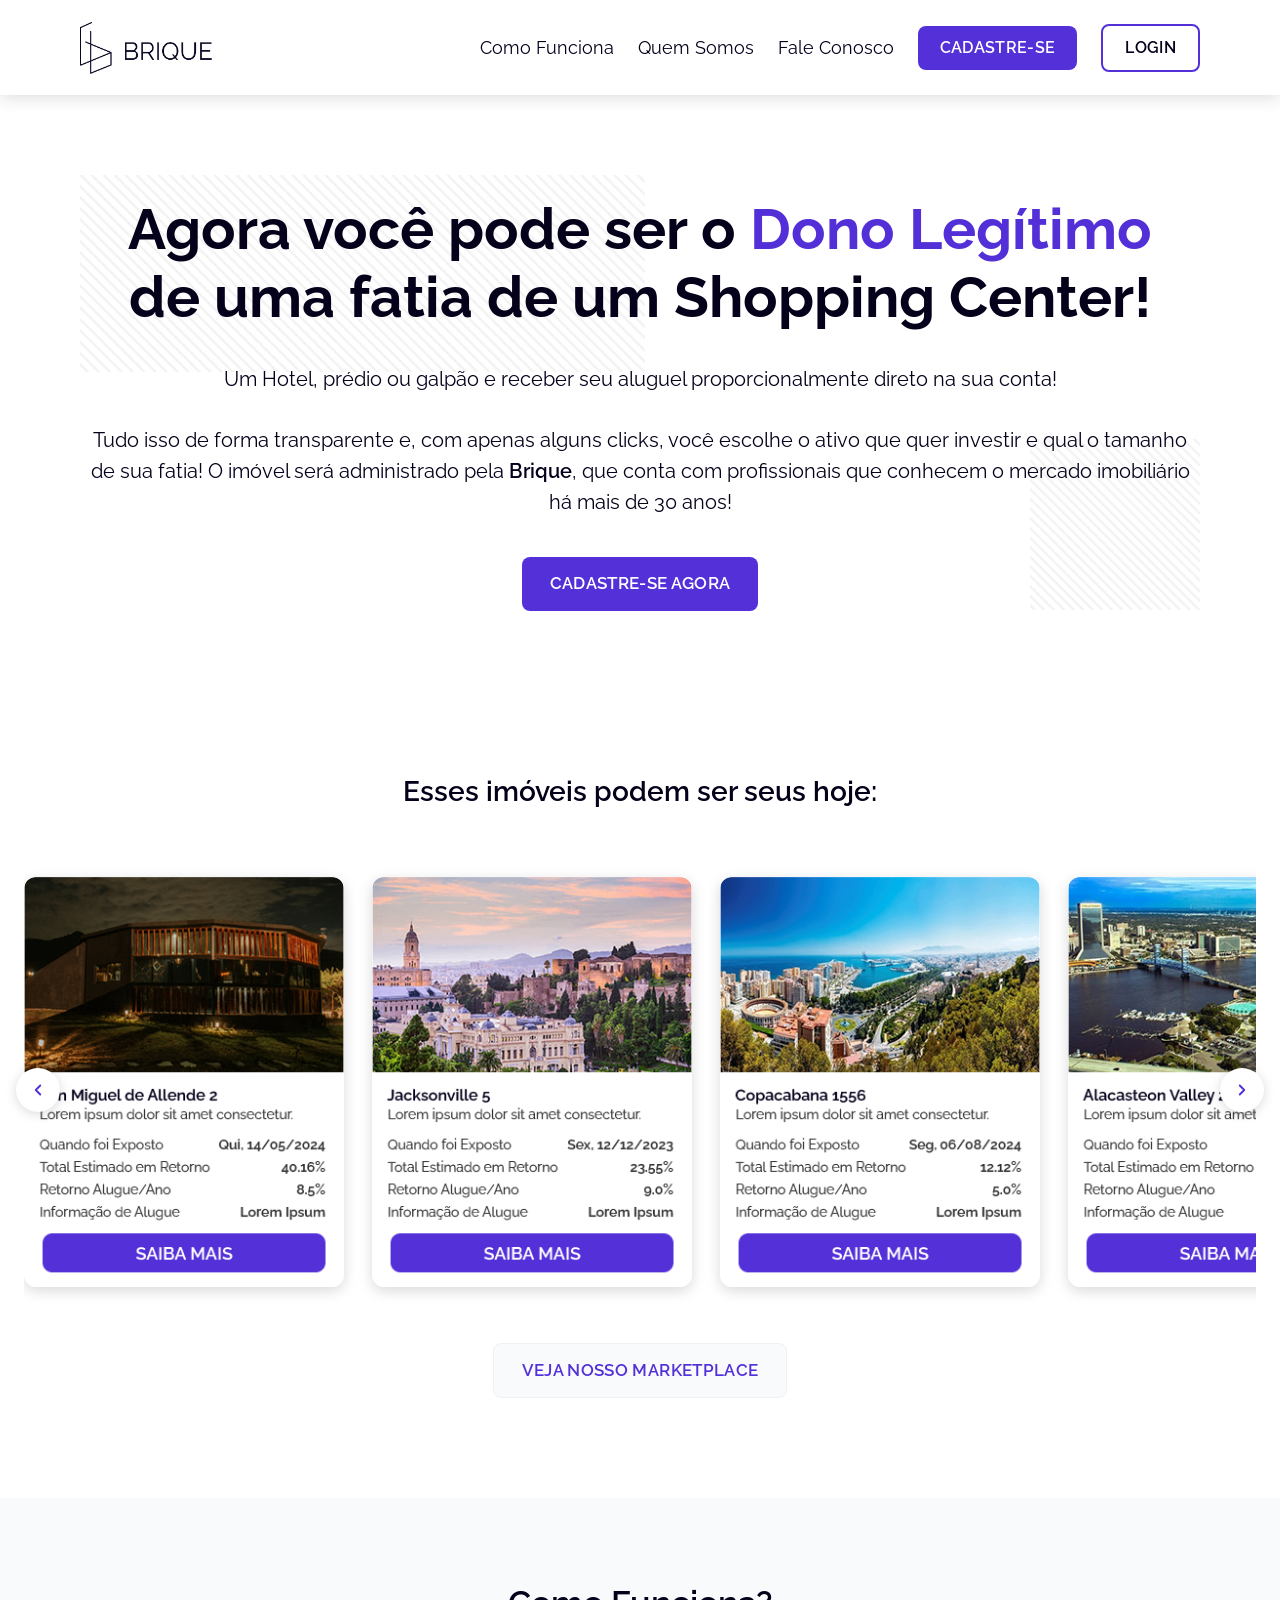
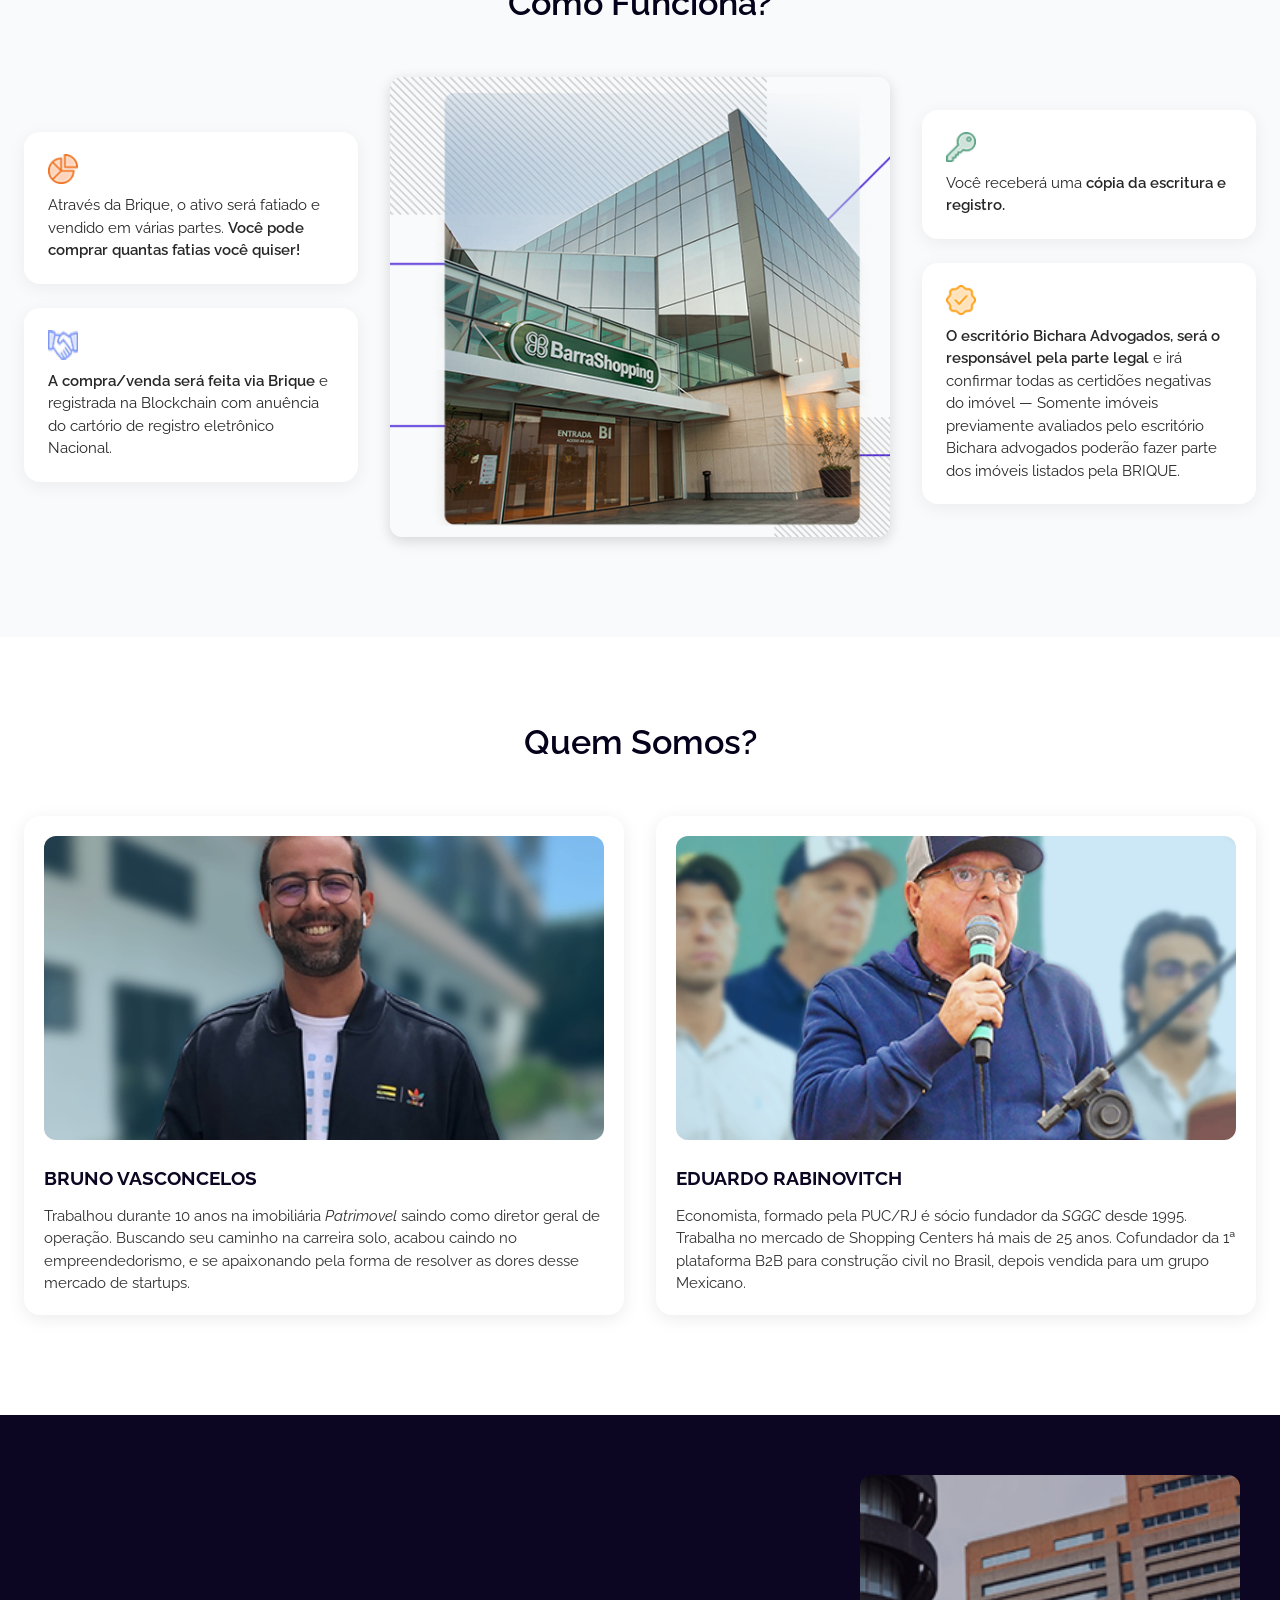
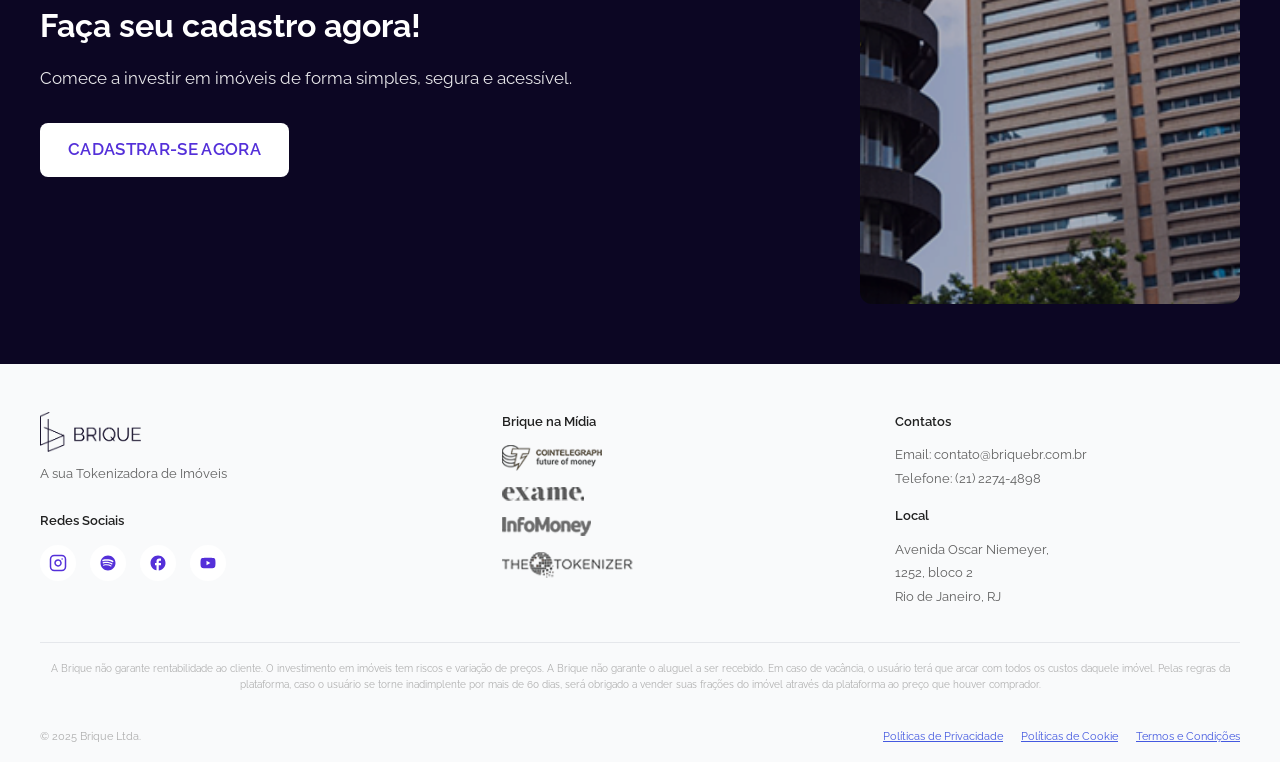
==== index.html @ dcb878fa "Initial commit — Brique site 5 páginas estáticas (HTML/CSS/JS puro) com: - Home: hero, carrossel de " ====
<!DOCTYPE html>
<html lang="pt-BR">
<head>
  <meta charset="UTF-8">
  <meta name="viewport" content="width=device-width, initial-scale=1.0">
  <title>Brique — A sua Tokenizadora de Imóveis</title>
  <meta name="description" content="A Brique é uma plataforma inovadora que transforma a maneira como você investe em imóveis. Seja dono de uma fatia de um Shopping Center, Hotel ou prédio e receba seu aluguel proporcionalmente.">
  <link rel="preconnect" href="https://fonts.googleapis.com">
  <link rel="preconnect" href="https://fonts.gstatic.com" crossorigin>
  <link href="https://fonts.googleapis.com/css2?family=Raleway:ital,wght@0,400;0,500;0,600;0,700;1,400&display=swap" rel="stylesheet">
  <link rel="stylesheet" href="css/style.css">
  <link rel="icon" type="image/png" href="assets/logos/brique.png">
</head>
<body>

  <!-- ============== HEADER (injetado por partials.js) ============== -->
  <div id="site-header"></div>

  <main>

    <!-- ============== S1 — HERO ============== -->
    <section class="hero">
      <div class="hero__inner">
        <h1 class="hero__title">
          Agora você pode ser o <em>Dono Legítimo</em><br>
          de uma fatia de um Shopping Center!
        </h1>
        <p class="hero__subtitle">
          Um Hotel, prédio ou galpão e receber seu aluguel proporcionalmente direto na sua conta!<br><br>
          Tudo isso de forma transparente e, com apenas alguns clicks, você escolhe o ativo que quer investir
          e qual o tamanho de sua fatia! O imóvel será administrado pela <strong>Brique</strong>, que conta com
          profissionais que conhecem o mercado imobiliário há mais de 30 anos!
        </p>
        <a href="#cadastro" class="btn btn-primary">Cadastre-se Agora</a>
      </div>
    </section>

    <!-- ============== S2 — CARROSSEL IMÓVEIS ============== -->
    <section class="section-carrossel">
      <div class="container-wide">
        <h2 class="section-carrossel__title">Esses imóveis podem ser seus hoje:</h2>

        <div class="carrossel">
          <button class="carrossel__btn carrossel__btn--prev" aria-label="Anterior" data-carrossel-prev>
            <svg viewBox="0 0 24 24" fill="none" stroke="currentColor" stroke-width="2.5" stroke-linecap="round" stroke-linejoin="round"><polyline points="15 18 9 12 15 6"></polyline></svg>
          </button>

          <div class="carrossel__viewport" data-carrossel-viewport>
            <div class="carrossel__track">
              <article class="carrossel__item"><img src="assets/images/imovel-1.png" alt="Imóvel 1"></article>
              <article class="carrossel__item"><img src="assets/images/imovel-2.png" alt="Imóvel 2"></article>
              <article class="carrossel__item"><img src="assets/images/imovel-3.png" alt="Imóvel 3"></article>
              <article class="carrossel__item"><img src="assets/images/imovel-4.png" alt="Imóvel 4"></article>
              <article class="carrossel__item"><img src="assets/images/imovel-5.png" alt="Imóvel 5"></article>
            </div>
          </div>

          <button class="carrossel__btn carrossel__btn--next" aria-label="Próximo" data-carrossel-next>
            <svg viewBox="0 0 24 24" fill="none" stroke="currentColor" stroke-width="2.5" stroke-linecap="round" stroke-linejoin="round"><polyline points="9 18 15 12 9 6"></polyline></svg>
          </button>
        </div>

        <div class="carrossel__cta">
          <a href="#marketplace" class="btn btn-outline">Veja nosso Marketplace</a>
        </div>
      </div>
    </section>

    <!-- ============== S3 — COMO FUNCIONA ============== -->
    <section class="section-how">
      <div class="container">
        <h2 class="section-title">Como Funciona?</h2>

        <div class="how__grid">
          <div class="how__col">
            <div class="how__card">
              <img class="how__card__icon" src="assets/icons/ico1.png" alt="">
              <p>
                Através da Brique, o ativo será fatiado e vendido em várias partes.
                <strong>Você pode comprar quantas fatias você quiser!</strong>
              </p>
            </div>
            <div class="how__card">
              <img class="how__card__icon" src="assets/icons/ico2.png" alt="">
              <p>
                <strong>A compra/venda será feita via Brique</strong> e registrada na Blockchain
                com anuência do cartório de registro eletrônico Nacional.
              </p>
            </div>
          </div>

          <div class="how__photo">
            <img src="assets/images/bradesco.png" alt="Imóvel Brique">
          </div>

          <div class="how__col">
            <div class="how__card">
              <img class="how__card__icon" src="assets/icons/ico3.png" alt="">
              <p>Você receberá uma <strong>cópia da escritura e registro.</strong></p>
            </div>
            <div class="how__card">
              <img class="how__card__icon" src="assets/icons/ico4.png" alt="">
              <p>
                <strong>O escritório Bichara Advogados, será o responsável pela parte legal</strong>
                e irá confirmar todas as certidões negativas do imóvel — Somente imóveis previamente
                avaliados pelo escritório Bichara advogados poderão fazer parte dos imóveis listados pela BRIQUE.
              </p>
            </div>
          </div>
        </div>
      </div>
    </section>

    <!-- ============== S4 — QUEM SOMOS ============== -->
    <section class="section-who">
      <div class="container">
        <h2 class="section-title">Quem Somos?</h2>

        <div class="who__grid">
          <article class="who__card">
            <div class="who__photo">
              <img src="assets/images/bruno.png" alt="Bruno Vasconcelos">
            </div>
            <h3 class="who__name">Bruno Vasconcelos</h3>
            <p class="who__bio">
              Trabalhou durante 10 anos na imobiliária <em>Patrimovel</em> saindo como diretor geral de operação.
              Buscando seu caminho na carreira solo, acabou caindo no empreendedorismo, e se apaixonando pela
              forma de resolver as dores desse mercado de startups.
            </p>
          </article>

          <article class="who__card">
            <div class="who__photo">
              <img src="assets/images/eduardo.png" alt="Eduardo Rabinovitch">
            </div>
            <h3 class="who__name">Eduardo Rabinovitch</h3>
            <p class="who__bio">
              Economista, formado pela PUC/RJ é sócio fundador da <em>SGGC</em> desde 1995. Trabalha no mercado
              de Shopping Centers há mais de 25 anos. Cofundador da 1ª plataforma B2B para construção civil no
              Brasil, depois vendida para um grupo Mexicano.
            </p>
          </article>
        </div>
      </div>
    </section>

    <!-- ============== S5 — CTA CADASTRAR ============== -->
    <section class="section-cta" id="cadastro">
      <div class="cta__inner">
        <div>
          <h2 class="cta__title">Faça seu cadastro agora!</h2>
          <p class="cta__text">Comece a investir em imóveis de forma simples, segura e acessível.</p>
          <a href="#" class="btn btn-primary">Cadastrar-se Agora</a>
        </div>
        <div class="cta__photo">
          <img src="assets/images/predios.png" alt="">
        </div>
      </div>
    </section>

  </main>

  <!-- ============== FOOTER (injetado por partials.js) ============== -->
  <div id="site-footer"></div>

  <script src="js/partials.js"></script>
  <script src="js/main.js" defer></script>
  <script type="module" src="js/lead-modal.js"></script>
</body>
</html>
---- css/style.css ----
/* ============================================
   BRIQUE — Design Tokens
============================================ */
:root {
  /* Cores */
  --color-primary: #5430D9;
  --color-primary-alt: #532FD8;
  --color-primary-light: #6B4FE8;
  --color-dark: #05011C;
  --color-dark-2: #0c0623;
  --color-dark-3: #05011B;
  --color-text: #272727;
  --color-text-2: #303030;
  --color-muted: #606060;
  --color-muted-2: #aeaeae;
  --color-bg: #ffffff;
  --color-bg-alt: #f9fafb;
  --color-border: #f0f1f4;

  /* Tipografia */
  --font-sans: 'Raleway', system-ui, -apple-system, sans-serif;

  /* Layout */
  --container: 1280px;
  --container-wide: 1432px;
  --radius: 8px;
  --shadow-card: 0 4px 14px rgba(0, 0, 0, 0.15);
  --shadow-header: 0 0 18px rgba(0, 0, 0, 0.18);
}

/* ============================================
   Reset
============================================ */
*, *::before, *::after { box-sizing: border-box; }
* { margin: 0; padding: 0; }

html { scroll-behavior: smooth; }

body {
  font-family: var(--font-sans);
  font-size: 16px;
  line-height: 1.5;
  color: var(--color-text);
  background: var(--color-bg);
  -webkit-font-smoothing: antialiased;
  -moz-osx-font-smoothing: grayscale;
}

img { max-width: 100%; display: block; height: auto; }
a { color: inherit; text-decoration: none; }
button { font-family: inherit; cursor: pointer; border: 0; background: 0; }
ul, ol { list-style: none; }

/* ============================================
   Utilities
============================================ */
.container {
  max-width: var(--container);
  margin: 0 auto;
  padding: 0 24px;
}
.container-wide {
  max-width: var(--container-wide);
  margin: 0 auto;
  padding: 0 24px;
}

.section-title {
  font-size: clamp(28px, 3vw, 34px);
  font-weight: 600;
  color: var(--color-dark-3);
  text-align: center;
  margin-bottom: 48px;
}

.btn {
  display: inline-flex;
  align-items: center;
  justify-content: center;
  padding: 14px 28px;
  border-radius: var(--radius);
  font-weight: 600;
  font-size: 17px;
  text-transform: uppercase;
  letter-spacing: 0.02em;
  transition: transform 0.15s ease, box-shadow 0.15s ease, background 0.15s ease;
  white-space: nowrap;
}
.btn:hover { transform: translateY(-1px); box-shadow: 0 6px 16px rgba(84, 48, 217, 0.25); }
.btn:active { transform: translateY(0); }

.btn-primary {
  background: var(--color-primary);
  color: #fff;
}
.btn-primary:hover { background: var(--color-primary-light); }

.btn-outline {
  background: transparent;
  color: var(--color-primary);
  border: 1.5px solid var(--color-border);
  background: var(--color-bg-alt);
}
.btn-outline:hover { border-color: var(--color-primary); }

.btn-outline-dark {
  background: transparent;
  color: var(--color-dark);
  border: 2px solid var(--color-primary);
}

/* ============================================
   Header
============================================ */
.site-header {
  position: sticky;
  top: 0;
  z-index: 50;
  background: #fff;
  box-shadow: var(--shadow-header);
}
.site-header__inner {
  max-width: 1600px;
  margin: 0 auto;
  display: flex;
  align-items: center;
  justify-content: space-between;
  padding: 16px 80px;
  height: 95px;
}
.site-header__logo img {
  height: 52px;
  width: auto;
}
.site-nav {
  display: flex;
  align-items: center;
  gap: 24px;
}
.site-nav__link {
  font-size: 18px;
  color: var(--color-dark);
  transition: color 0.15s ease;
}
.site-nav__link:hover { color: var(--color-primary); }
.site-nav__link.is-active { color: var(--color-primary); font-weight: 600; }
.site-nav .btn { padding: 10px 22px; font-size: 16px; }

.site-header__burger {
  display: none;
  background: none;
  border: 0;
  cursor: pointer;
  padding: 8px;
}
.site-header__burger span {
  display: block;
  width: 26px;
  height: 2px;
  background: var(--color-dark);
  margin: 5px 0;
  transition: transform 0.2s ease, opacity 0.2s ease;
}
.site-header__burger.is-open span:nth-child(1) { transform: translateY(7px) rotate(45deg); }
.site-header__burger.is-open span:nth-child(2) { opacity: 0; }
.site-header__burger.is-open span:nth-child(3) { transform: translateY(-7px) rotate(-45deg); }

@media (max-width: 1024px) {
  .site-header__inner { padding: 12px 24px; height: 72px; }
  .site-header__logo img { height: 40px; }
  .site-header__burger { display: block; }
  .site-nav {
    position: absolute;
    top: 72px;
    left: 0;
    right: 0;
    background: #fff;
    flex-direction: column;
    padding: 24px;
    gap: 16px;
    box-shadow: 0 8px 18px rgba(0, 0, 0, 0.08);
    transform: translateY(-150%);
    transition: transform 0.25s ease;
  }
  .site-nav.is-open { transform: translateY(0); }
  .site-nav .btn { width: 100%; }
}

/* ============================================
   Hero — S1 Banner
============================================ */
.hero {
  position: relative;
  background: #fff;
  padding: 100px 24px 80px;
  overflow: hidden;
  text-align: center;
}
.hero::before {
  content: '';
  position: absolute;
  top: 80px; left: 80px;
  width: 567px; height: 197px;
  background: url('../assets/images/lines-large.png') no-repeat;
  background-size: contain;
  opacity: 0.3;
  pointer-events: none;
}
.hero::after {
  content: '';
  position: absolute;
  right: 80px; bottom: 80px;
  width: 170px; height: 172px;
  background: url('../assets/images/lines-small.png') no-repeat;
  background-size: contain;
  opacity: 0.3;
  pointer-events: none;
}
.hero__inner {
  position: relative;
  max-width: 1100px;
  margin: 0 auto;
  z-index: 1;
}
.hero__title {
  font-size: clamp(36px, 5vw, 57px);
  font-weight: 700;
  line-height: 1.2;
  color: var(--color-dark-3);
  margin-bottom: 32px;
}
.hero__title em {
  font-style: normal;
  color: var(--color-primary-alt);
}
.hero__subtitle {
  font-size: clamp(16px, 1.6vw, 23px);
  color: var(--color-dark-3);
  line-height: 1.5;
  margin-bottom: 40px;
}
.hero__subtitle strong { font-weight: 600; }

/* ============================================
   S2 — Carrossel de Imóveis
============================================ */
.section-carrossel {
  padding: 80px 0 100px;
  background: #fff;
}
.section-carrossel__title {
  font-size: clamp(22px, 2.5vw, 28px);
  font-weight: 600;
  color: var(--color-dark-3);
  text-align: center;
  margin-bottom: 48px;
}
.carrossel {
  position: relative;
}
.carrossel__viewport {
  overflow: hidden;
  scroll-behavior: smooth;
  scroll-snap-type: x mandatory;
  padding: 16px 8px 32px;
}
.carrossel__track {
  display: flex;
  gap: 28px;
  scroll-behavior: smooth;
}
.carrossel__item {
  flex: 0 0 320px;
  scroll-snap-align: start;
  border-radius: 12px;
  overflow: hidden;
  box-shadow: var(--shadow-card);
  transition: transform 0.2s ease;
}
.carrossel__item:hover { transform: translateY(-4px); }
.carrossel__item img {
  width: 100%;
  height: auto;
  display: block;
}
.carrossel__btn {
  position: absolute;
  top: 50%;
  transform: translateY(-50%);
  width: 44px;
  height: 44px;
  border-radius: 50%;
  background: #fff;
  color: var(--color-primary);
  box-shadow: 0 2px 12px rgba(0, 0, 0, 0.15);
  display: grid;
  place-items: center;
  z-index: 5;
  transition: background 0.15s ease, color 0.15s ease;
}
.carrossel__btn:hover { background: var(--color-primary); color: #fff; }
.carrossel__btn--prev { left: -8px; }
.carrossel__btn--next { right: -8px; }
.carrossel__btn svg { width: 18px; height: 18px; }
.carrossel__cta { text-align: center; margin-top: 24px; }

@media (max-width: 640px) {
  .carrossel__item { flex: 0 0 80%; }
}

/* ============================================
   S3 — Como Funciona
============================================ */
.section-how {
  position: relative;
  padding: 80px 0 100px;
  background: var(--color-bg-alt);
  overflow: hidden;
}
.how__grid {
  display: grid;
  grid-template-columns: 1fr 1.5fr 1fr;
  gap: 32px;
  align-items: center;
  margin-top: 24px;
}
.how__col {
  display: flex;
  flex-direction: column;
  gap: 24px;
}
.how__card {
  background: #fff;
  border-radius: 16px;
  padding: 22px 24px;
  box-shadow: 0 4px 18px rgba(0, 0, 0, 0.06);
}
.how__card__icon {
  width: 30px;
  height: 30px;
  margin-bottom: 10px;
}
.how__card p {
  font-size: 15px;
  color: var(--color-text);
  line-height: 1.5;
}
.how__card p strong { font-weight: 600; }
.how__photo {
  border-radius: 12px;
  overflow: hidden;
  box-shadow: var(--shadow-card);
}
.how__photo img {
  width: 100%;
  height: 460px;
  object-fit: cover;
}

@media (max-width: 960px) {
  .how__grid { grid-template-columns: 1fr; }
  .how__photo img { height: 320px; }
}

/* ============================================
   S4 — Quem Somos
============================================ */
.section-who {
  padding: 80px 0 100px;
  background: #fff;
}
.who__grid {
  display: grid;
  grid-template-columns: 1fr 1fr;
  gap: 32px;
  margin-top: 24px;
}
.who__card {
  background: #fff;
  border-radius: 16px;
  padding: 20px;
  box-shadow: 0 4px 18px rgba(0, 0, 0, 0.08);
  transition: transform 0.2s ease;
}
.who__card:hover { transform: translateY(-4px); }
.who__photo {
  border-radius: 12px;
  overflow: hidden;
  margin-bottom: 24px;
}
.who__photo img {
  width: 100%;
  height: 304px;
  object-fit: cover;
}
.who__name {
  font-size: 19px;
  font-weight: 700;
  color: var(--color-dark-2);
  margin-bottom: 12px;
  text-transform: uppercase;
}
.who__bio {
  font-size: 15px;
  color: var(--color-text-2);
  line-height: 1.5;
}
.who__bio em { font-style: italic; }

@media (max-width: 768px) {
  .who__grid { grid-template-columns: 1fr; }
}

/* ============================================
   S5 — CTA Cadastrar
============================================ */
.section-cta {
  padding: 60px 24px;
  background: var(--color-dark-2);
  color: #fff;
  position: relative;
  overflow: hidden;
}
.cta__inner {
  max-width: 1200px;
  margin: 0 auto;
  display: grid;
  grid-template-columns: 1.2fr 1fr;
  gap: 40px;
  align-items: center;
  position: relative;
  z-index: 1;
}
.cta__title {
  font-size: clamp(26px, 3vw, 32px);
  font-weight: 700;
  margin-bottom: 16px;
}
.cta__text {
  font-size: 17px;
  margin-bottom: 32px;
  opacity: 0.9;
}
.cta__photo {
  border-radius: 12px;
  overflow: hidden;
  aspect-ratio: 449 / 507;
  max-width: 380px;
  justify-self: end;
}
.cta__photo img { width: 100%; height: 100%; object-fit: cover; }
.section-cta .btn-primary { background: #fff; color: var(--color-primary); }
.section-cta .btn-primary:hover { background: #f0f0f0; }

@media (max-width: 768px) {
  .cta__inner { grid-template-columns: 1fr; text-align: center; }
  .cta__photo { justify-self: center; max-width: 260px; }
}

/* ============================================
   Footer
============================================ */
.site-footer {
  background: var(--color-bg-alt);
  padding: 48px 24px 16px;
}
.footer__inner {
  max-width: 1200px;
  margin: 0 auto;
  display: grid;
  grid-template-columns: 1.2fr 1fr 1fr;
  gap: 48px;
  padding-bottom: 32px;
}
.footer__brand-logo {
  display: flex;
  align-items: center;
  gap: 12px;
  margin-bottom: 12px;
}
.footer__brand-logo img { height: 40px; width: auto; }
.footer__tagline {
  font-size: 13px;
  color: var(--color-muted);
  margin-bottom: 28px;
}
.footer__heading {
  font-size: 13px;
  font-weight: 600;
  color: #212121;
  margin-bottom: 14px;
}
.footer__social {
  display: flex;
  gap: 14px;
}
.footer__social a {
  width: 36px;
  height: 36px;
  border-radius: 50%;
  background: #fff;
  display: grid;
  place-items: center;
  color: var(--color-primary);
  transition: background 0.15s ease, color 0.15s ease;
}
.footer__social a:hover { background: var(--color-primary); color: #fff; }
.footer__social svg { width: 18px; height: 18px; }
.footer__media {
  display: grid;
  gap: 16px;
}
.footer__media img { max-height: 26px; width: auto; opacity: 0.8; }
.footer__contact p,
.footer__address p {
  font-size: 13px;
  color: var(--color-muted);
  margin-bottom: 4px;
}
.footer__address { margin-top: 18px; }

.footer__disclaimer {
  max-width: 1200px;
  margin: 0 auto;
  padding: 18px 0;
  border-top: 1px solid #e5e7eb;
}
.footer__disclaimer p {
  font-size: 10px;
  color: var(--color-muted-2);
  text-align: center;
  line-height: 1.6;
}
.footer__bottom {
  max-width: 1200px;
  margin: 0 auto;
  padding-top: 18px;
  display: flex;
  align-items: center;
  justify-content: space-between;
  gap: 24px;
}
.footer__copy {
  font-size: 11px;
  color: var(--color-muted-2);
}
.footer__legal {
  display: flex;
  gap: 18px;
}
.footer__legal a {
  font-size: 11px;
  color: #4459e0;
  text-decoration: underline;
}

@media (max-width: 768px) {
  .footer__inner { grid-template-columns: 1fr; gap: 32px; }
  .footer__bottom { flex-direction: column; align-items: flex-start; }
}

/* ============================================
   Page Banner (páginas internas)
============================================ */
.page-banner {
  position: relative;
  padding: 120px 24px 100px;
  background: #fff;
  text-align: center;
  overflow: hidden;
}
.page-banner::before {
  content: '';
  position: absolute;
  top: 80px; left: 80px;
  width: 567px; height: 197px;
  background: url('../assets/images/lines-large.png') no-repeat;
  background-size: contain;
  opacity: 0.3;
  pointer-events: none;
}
.page-banner::after {
  content: '';
  position: absolute;
  right: 80px; bottom: 80px;
  width: 170px; height: 172px;
  background: url('../assets/images/lines-small.png') no-repeat;
  background-size: contain;
  opacity: 0.3;
  pointer-events: none;
}
.page-banner__inner {
  position: relative;
  max-width: 1100px;
  margin: 0 auto;
  z-index: 1;
}
.page-banner__eyebrow {
  font-size: clamp(16px, 1.4vw, 18px);
  color: var(--color-primary);
  font-weight: 600;
  margin-bottom: 12px;
}
.page-banner__title {
  font-size: clamp(36px, 5vw, 57px);
  font-weight: 700;
  line-height: 1.2;
  color: var(--color-dark-3);
  margin-bottom: 24px;
}
.page-banner__title em {
  font-style: normal;
  color: var(--color-primary-alt);
}
.page-banner__subtitle {
  font-size: clamp(16px, 1.6vw, 20px);
  color: var(--color-text-2);
  line-height: 1.5;
  margin-bottom: 32px;
  max-width: 880px;
  margin-left: auto;
  margin-right: auto;
}

/* Variant with photo BG (Quem Somos) */
.page-banner--photo {
  color: #fff;
  background-image: linear-gradient(rgba(5, 1, 28, 0.65), rgba(5, 1, 28, 0.8)), url('../assets/images/nyc.png');
  background-size: cover;
  background-position: center;
}
.page-banner--photo .page-banner__title,
.page-banner--photo .page-banner__subtitle { color: #fff; }
.page-banner--photo .page-banner__title em { color: #b89dff; }

/* ============================================
   Section: Parceiros (Quem Somos)
============================================ */
.section-parceiros {
  padding: 80px 24px;
  background: var(--color-bg-alt);
}
.parceiros__box {
  max-width: 1200px;
  margin: 0 auto;
  background: #fff;
  border-radius: 16px;
  padding: 56px 48px;
  box-shadow: 0 4px 18px rgba(0, 0, 0, 0.06);
}
.parceiros__grid {
  display: flex;
  flex-wrap: wrap;
  align-items: center;
  justify-content: space-evenly;
  gap: 40px;
}
.parceiros__grid img {
  max-height: 80px;
  width: auto;
  filter: grayscale(0%);
  opacity: 0.85;
  transition: opacity 0.15s ease;
}
.parceiros__grid img:hover { opacity: 1; }

/* ============================================
   Section: Disclaimers (Quem Somos)
============================================ */
.section-disclaimers {
  padding: 80px 24px;
  background: #fff;
}
.disclaimers__box {
  max-width: 1040px;
  margin: 0 auto;
}
.disclaimers__box p {
  font-size: 14px;
  color: var(--color-muted);
  line-height: 1.7;
  margin-bottom: 16px;
}

/* ============================================
   Section: Como Funciona (Timeline)
============================================ */
.section-timeline {
  padding: 80px 24px 60px;
  background: #fff;
}
.timeline {
  max-width: 1012px;
  margin: 0 auto;
  position: relative;
}
.timeline::before {
  content: '';
  position: absolute;
  top: 0;
  bottom: 0;
  left: 50%;
  transform: translateX(-50%);
  width: 2px;
  background: linear-gradient(to bottom, var(--color-primary) 0%, var(--color-primary) 95%, transparent 100%);
  z-index: 0;
}
.timeline__step {
  display: grid;
  grid-template-columns: 1fr 60px 1fr;
  gap: 32px;
  align-items: center;
  margin-bottom: 56px;
  position: relative;
}
.timeline__step:last-child { margin-bottom: 0; }
.timeline__icon {
  display: flex;
  justify-content: center;
  align-items: center;
}
.timeline__icon img {
  width: 130px;
  height: 130px;
  object-fit: contain;
}
.timeline__center {
  display: flex;
  justify-content: center;
  align-items: flex-start;
  position: relative;
  z-index: 1;
}
.timeline__num {
  width: 56px;
  height: 56px;
  border-radius: 50%;
  background: var(--color-primary);
  color: #fff;
  display: grid;
  place-items: center;
  font-size: 24px;
  font-weight: 700;
  flex-shrink: 0;
}
.timeline__text {
  padding: 8px 0;
}
.timeline__text h3 {
  font-size: 24px;
  font-weight: 700;
  color: var(--color-dark-3);
  margin-bottom: 12px;
  line-height: 1.25;
}
.timeline__text p {
  font-size: 15px;
  color: var(--color-text);
  line-height: 1.6;
}
/* Alternating layout */
.timeline__step--right .timeline__icon { order: 3; }
.timeline__step--right .timeline__text { order: 1; text-align: right; }
.timeline__step--right .timeline__center { order: 2; }

@media (max-width: 768px) {
  .timeline::before { left: 28px; }
  .timeline__step {
    grid-template-columns: 56px 1fr;
    grid-template-areas: "num icon" "num text";
    gap: 16px 20px;
  }
  .timeline__icon { grid-area: icon; justify-content: flex-start; }
  .timeline__icon img { width: 72px; height: 72px; }
  .timeline__center { grid-area: num; justify-content: flex-start; }
  .timeline__text { grid-area: text; text-align: left !important; }
  .timeline__step--right .timeline__icon,
  .timeline__step--right .timeline__text,
  .timeline__step--right .timeline__center { order: unset; }
  .timeline__text h3 { font-size: 20px; }
}

/* ============================================
   Section: Benefícios (Como Funciona)
============================================ */
.section-benefits {
  padding: 60px 24px 100px;
  background: #fff;
}
.benefits__grid {
  max-width: 800px;
  margin: 0 auto;
  display: grid;
  grid-template-columns: 1fr 1fr;
  gap: 48px;
}
.benefit {
  text-align: center;
}
.benefit__icon {
  width: 100px;
  height: 100px;
  margin: 0 auto 24px;
  display: grid;
  place-items: center;
}
.benefit__icon img { width: 100%; height: 100%; object-fit: contain; }
.benefit h3 {
  font-size: 20px;
  font-weight: 700;
  color: var(--color-dark-3);
  margin-bottom: 12px;
  line-height: 1.25;
}
.benefit p {
  font-size: 15px;
  color: var(--color-muted);
  line-height: 1.5;
}
@media (max-width: 640px) {
  .benefits__grid { grid-template-columns: 1fr; gap: 32px; }
}

/* ============================================
   Section: Contato
============================================ */
.contact-cards {
  display: flex;
  flex-direction: column;
  align-items: center;
  gap: 16px;
  margin-top: 16px;
}
.contact-card {
  display: inline-flex;
  align-items: center;
  gap: 16px;
  background: #fff;
  border: 1px solid var(--color-border);
  border-radius: 12px;
  padding: 16px 28px;
  min-width: 360px;
  box-shadow: 0 2px 10px rgba(0, 0, 0, 0.05);
  transition: transform 0.15s ease, box-shadow 0.15s ease;
}
.contact-card:hover { transform: translateY(-2px); box-shadow: 0 6px 14px rgba(0, 0, 0, 0.08); }
.contact-card__icon {
  width: 40px; height: 40px;
  border-radius: 50%;
  background: rgba(84, 48, 217, 0.1);
  color: var(--color-primary);
  display: grid;
  place-items: center;
  flex-shrink: 0;
}
.contact-card__icon svg { width: 20px; height: 20px; }
.contact-card span {
  font-size: 17px;
  color: var(--color-dark-3);
  font-weight: 500;
}

/* ============================================
   Section: FAQ
============================================ */
.section-faq {
  padding: 60px 24px 100px;
  background: #fff;
}
.faq {
  max-width: 760px;
  margin: 0 auto;
}
.faq__item {
  border-bottom: 1px solid var(--color-border);
}
.faq__trigger {
  width: 100%;
  display: flex;
  align-items: center;
  justify-content: space-between;
  gap: 16px;
  padding: 20px 8px;
  background: 0;
  border: 0;
  text-align: left;
  font-size: 17px;
  font-weight: 600;
  color: var(--color-dark-3);
  cursor: pointer;
  transition: color 0.15s ease;
}
.faq__trigger:hover { color: var(--color-primary); }
.faq__chevron {
  width: 16px;
  height: 16px;
  flex-shrink: 0;
  transition: transform 0.25s ease;
  color: var(--color-primary);
}
.faq__item.is-open .faq__chevron { transform: rotate(180deg); }
.faq__answer {
  max-height: 0;
  overflow: hidden;
  transition: max-height 0.3s ease, padding 0.3s ease;
}
.faq__item.is-open .faq__answer {
  max-height: 320px;
  padding-bottom: 20px;
}
.faq__answer p {
  font-size: 15px;
  color: var(--color-muted);
  line-height: 1.6;
  padding: 0 8px;
}

/* ============================================
   Lead Modal
============================================ */
.lead-modal[hidden] { display: none; }
.lead-modal {
  position: fixed;
  inset: 0;
  z-index: 100;
  display: grid;
  place-items: center;
  padding: 24px;
}
.lead-modal__backdrop {
  position: absolute;
  inset: 0;
  background: rgba(5, 1, 28, 0.7);
  backdrop-filter: blur(2px);
  animation: fadeIn 0.2s ease;
}
.lead-modal__panel {
  position: relative;
  background: #fff;
  border-radius: 16px;
  padding: 40px 32px 32px;
  width: 100%;
  max-width: 460px;
  box-shadow: 0 24px 48px rgba(0, 0, 0, 0.3);
  animation: slideUp 0.25s ease;
}
.lead-modal__close {
  position: absolute;
  top: 16px;
  right: 16px;
  width: 36px; height: 36px;
  border-radius: 50%;
  display: grid;
  place-items: center;
  color: var(--color-muted);
  transition: background 0.15s ease, color 0.15s ease;
}
.lead-modal__close:hover { background: var(--color-bg-alt); color: var(--color-dark-3); }
.lead-modal__close svg { width: 18px; height: 18px; }
.lead-modal__title {
  font-size: 26px;
  font-weight: 700;
  color: var(--color-dark-3);
  margin-bottom: 8px;
}
.lead-modal__subtitle {
  font-size: 15px;
  color: var(--color-muted);
  margin-bottom: 24px;
}

@keyframes fadeIn { from { opacity: 0; } to { opacity: 1; } }
@keyframes slideUp {
  from { opacity: 0; transform: translateY(12px); }
  to { opacity: 1; transform: translateY(0); }
}

/* ============================================
   Lead Form (modal + página contato)
============================================ */
.lead-form { display: flex; flex-direction: column; gap: 14px; }
.lead-form__field { display: flex; flex-direction: column; gap: 6px; }
.lead-form__field span {
  font-size: 13px;
  font-weight: 600;
  color: var(--color-dark-3);
}
.lead-form__field input,
.lead-form__field textarea {
  font-family: inherit;
  font-size: 15px;
  color: var(--color-dark-3);
  padding: 12px 14px;
  border: 1.5px solid var(--color-border);
  border-radius: 8px;
  background: #fff;
  transition: border-color 0.15s ease, box-shadow 0.15s ease;
  resize: vertical;
}
.lead-form__field input:focus,
.lead-form__field textarea:focus {
  outline: none;
  border-color: var(--color-primary);
  box-shadow: 0 0 0 3px rgba(84, 48, 217, 0.15);
}
.lead-form__submit {
  margin-top: 8px;
  align-self: stretch;
  width: 100%;
}
.lead-form__msg {
  font-size: 14px;
  text-align: center;
  margin-top: 4px;
  min-height: 20px;
}
.lead-form__msg.is-success { color: #16a34a; font-weight: 600; }
.lead-form__msg.is-error { color: #dc2626; font-weight: 500; }

/* ============================================
   Contact Form (página contato)
============================================ */
.contact-form-section {
  max-width: 540px;
  margin: 48px auto 0;
  background: #fff;
  padding: 32px;
  border-radius: 16px;
  box-shadow: 0 4px 18px rgba(0, 0, 0, 0.06);
}
.contact-form-section h3 {
  font-size: 22px;
  font-weight: 700;
  color: var(--color-dark-3);
  margin-bottom: 8px;
  text-align: center;
}
.contact-form-section > p {
  font-size: 14px;
  color: var(--color-muted);
  text-align: center;
  margin-bottom: 24px;
}
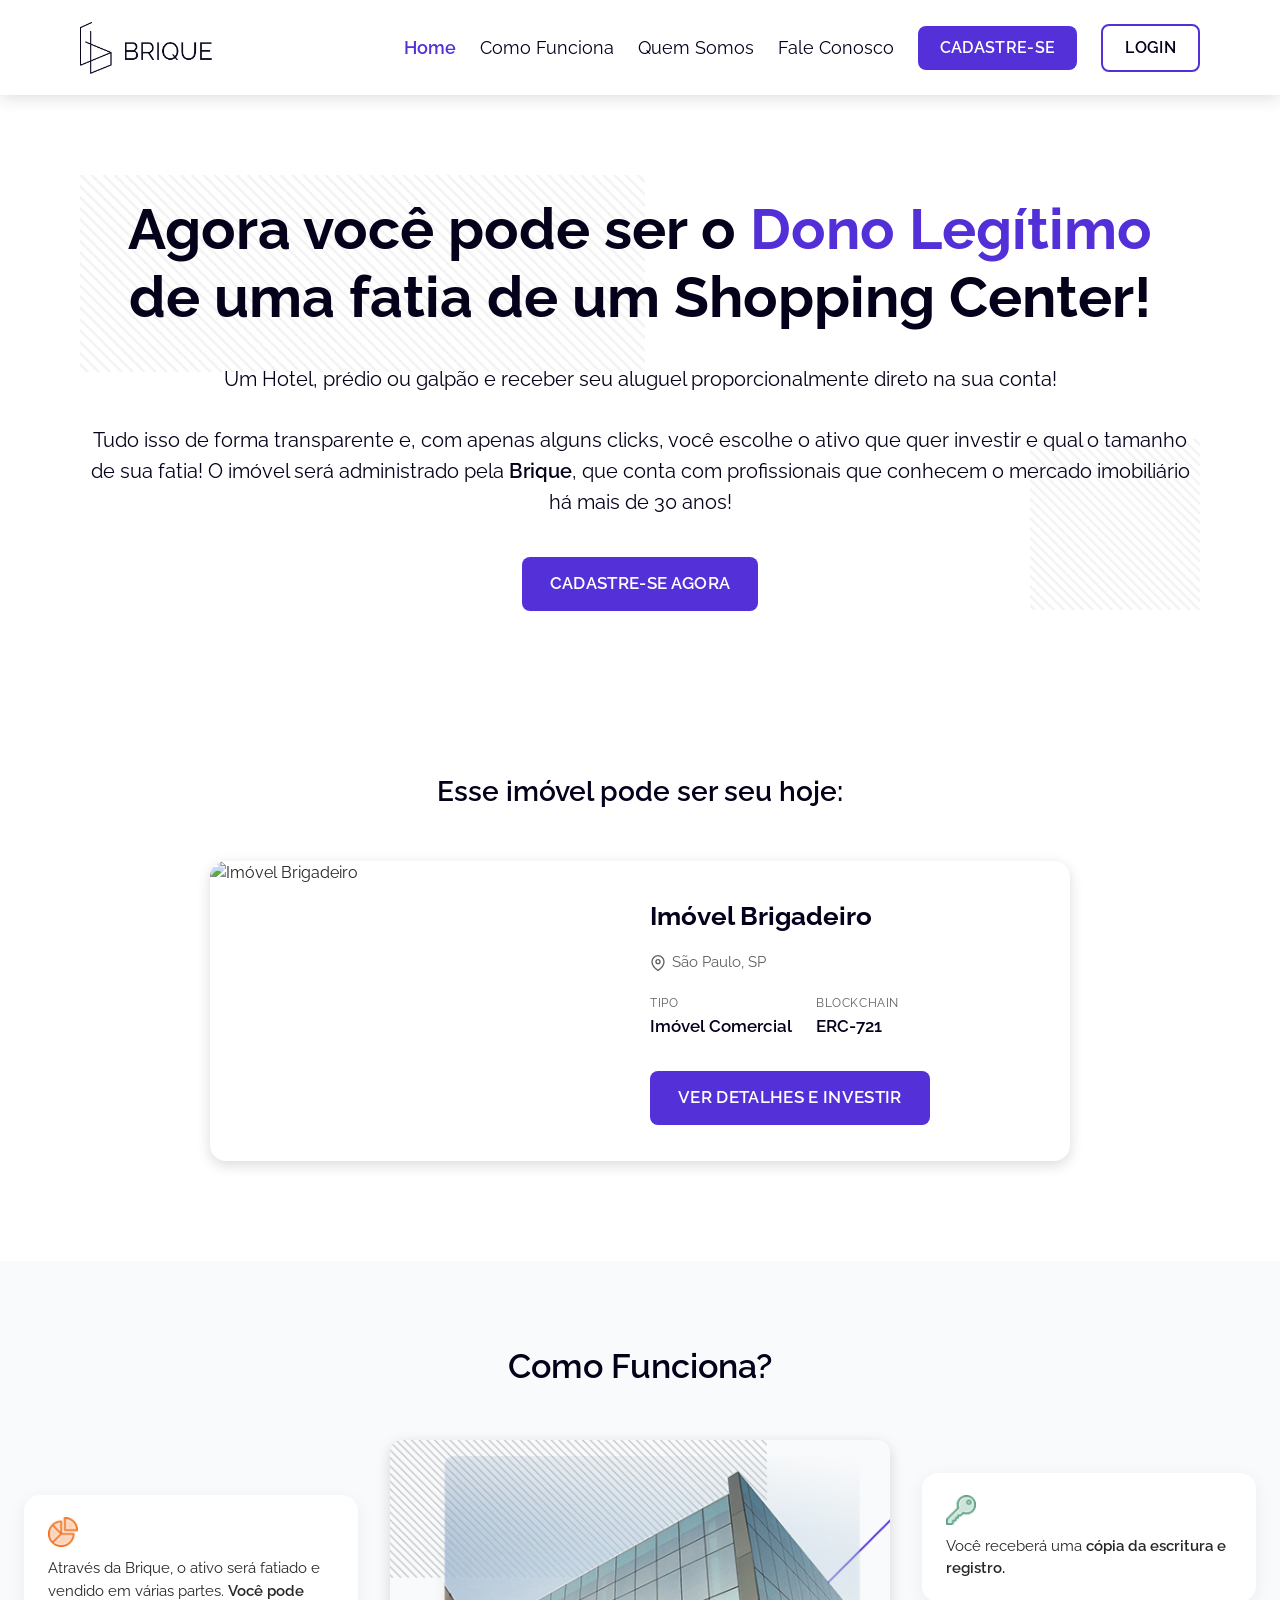
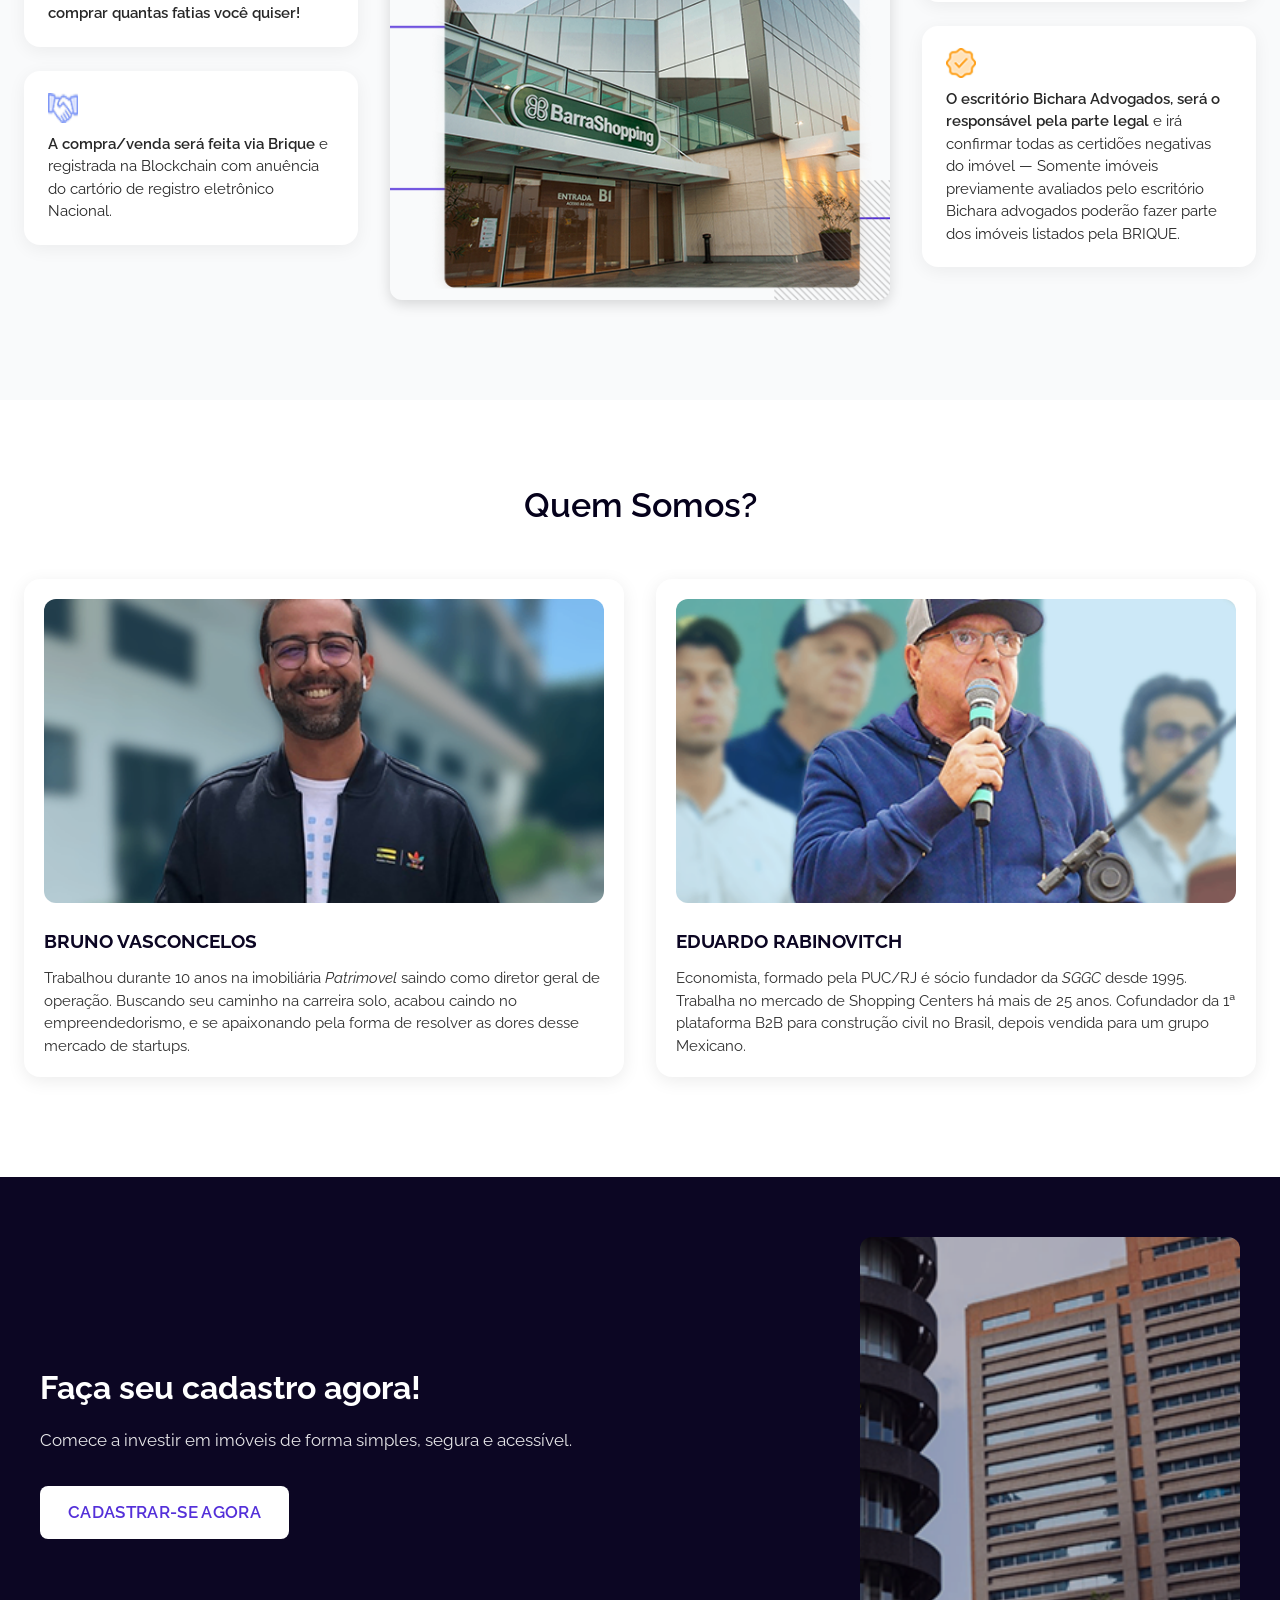
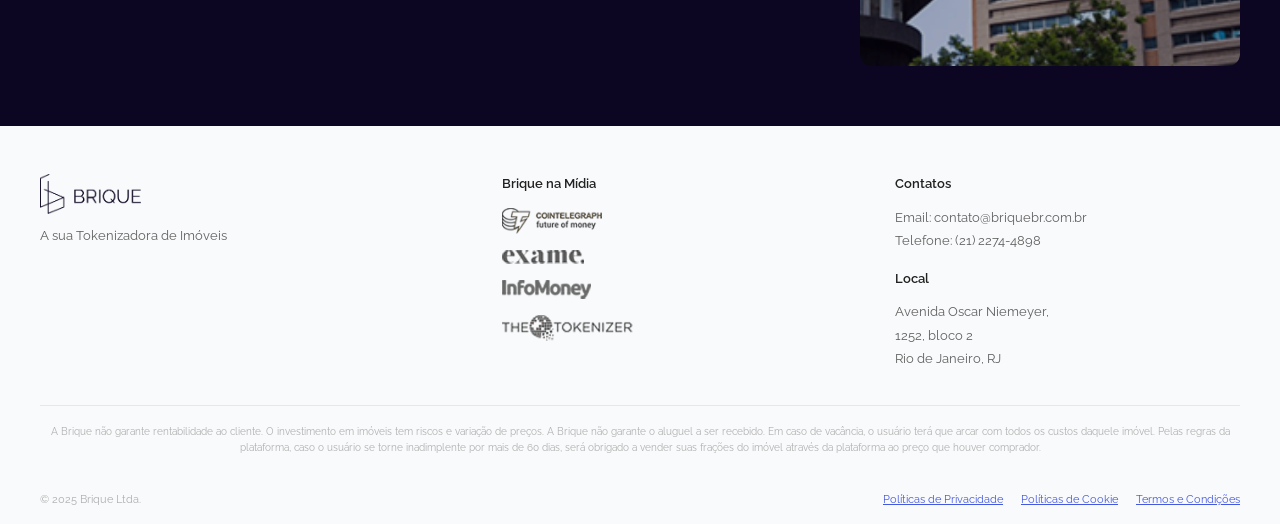
==== commit d4f670dd: "Update nav links, replace carousel with Brigadeiro property card - Login → app.briquebr.com.br/auth/" ====
--- a/index.html
+++ b/index.html
@@ -31,38 +31,41 @@
           e qual o tamanho de sua fatia! O imóvel será administrado pela <strong>Brique</strong>, que conta com
           profissionais que conhecem o mercado imobiliário há mais de 30 anos!
         </p>
-        <a href="#cadastro" class="btn btn-primary">Cadastre-se Agora</a>
+        <a href="https://app.briquebr.com.br/auth/signUp" class="btn btn-primary">Cadastre-se Agora</a>
       </div>
     </section>
 
-    <!-- ============== S2 — CARROSSEL IMÓVEIS ============== -->
+    <!-- ============== S2 — IMÓVEL DISPONÍVEL ============== -->
     <section class="section-carrossel">
       <div class="container-wide">
-        <h2 class="section-carrossel__title">Esses imóveis podem ser seus hoje:</h2>
+        <h2 class="section-carrossel__title">Esse imóvel pode ser seu hoje:</h2>
 
-        <div class="carrossel">
-          <button class="carrossel__btn carrossel__btn--prev" aria-label="Anterior" data-carrossel-prev>
-            <svg viewBox="0 0 24 24" fill="none" stroke="currentColor" stroke-width="2.5" stroke-linecap="round" stroke-linejoin="round"><polyline points="15 18 9 12 15 6"></polyline></svg>
-          </button>
-
-          <div class="carrossel__viewport" data-carrossel-viewport>
-            <div class="carrossel__track">
-              <article class="carrossel__item"><img src="assets/images/imovel-1.png" alt="Imóvel 1"></article>
-              <article class="carrossel__item"><img src="assets/images/imovel-2.png" alt="Imóvel 2"></article>
-              <article class="carrossel__item"><img src="assets/images/imovel-3.png" alt="Imóvel 3"></article>
-              <article class="carrossel__item"><img src="assets/images/imovel-4.png" alt="Imóvel 4"></article>
-              <article class="carrossel__item"><img src="assets/images/imovel-5.png" alt="Imóvel 5"></article>
+        <div class="imovel-card">
+          <div class="imovel-card__img">
+            <img src="assets/images/imovel-brigadeiro.png" alt="Imóvel Brigadeiro">
+          </div>
+          <div class="imovel-card__body">
+            <h3 class="imovel-card__name">Imóvel Brigadeiro</h3>
+            <p class="imovel-card__location">
+              <svg viewBox="0 0 24 24" fill="none" stroke="currentColor" stroke-width="2" stroke-linecap="round" stroke-linejoin="round" width="16" height="16"><path d="M21 10c0 7-9 13-9 13s-9-6-9-13a9 9 0 0 1 18 0z"/><circle cx="12" cy="10" r="3"/></svg>
+              São Paulo, SP
+            </p>
+            <div class="imovel-card__stats">
+              <div class="imovel-card__stat">
+                <span class="imovel-card__stat-label">Tipo</span>
+                <span class="imovel-card__stat-value">Imóvel Comercial</span>
+              </div>
+              <div class="imovel-card__stat">
+                <span class="imovel-card__stat-label">Blockchain</span>
+                <span class="imovel-card__stat-value">ERC-721</span>
+              </div>
             </div>
+            <a href="https://app.briquebr.com.br/item/imovel-brigadeiro" class="btn btn-primary imovel-card__cta">
+              Ver detalhes e investir
+            </a>
           </div>
-
-          <button class="carrossel__btn carrossel__btn--next" aria-label="Próximo" data-carrossel-next>
-            <svg viewBox="0 0 24 24" fill="none" stroke="currentColor" stroke-width="2.5" stroke-linecap="round" stroke-linejoin="round"><polyline points="9 18 15 12 9 6"></polyline></svg>
-          </button>
         </div>
 
-        <div class="carrossel__cta">
-          <a href="#marketplace" class="btn btn-outline">Veja nosso Marketplace</a>
-        </div>
       </div>
     </section>
 
@@ -150,7 +153,7 @@
         <div>
           <h2 class="cta__title">Faça seu cadastro agora!</h2>
           <p class="cta__text">Comece a investir em imóveis de forma simples, segura e acessível.</p>
-          <a href="#" class="btn btn-primary">Cadastrar-se Agora</a>
+          <a href="https://app.briquebr.com.br/auth/signUp" class="btn btn-primary">Cadastrar-se Agora</a>
         </div>
         <div class="cta__photo">
           <img src="assets/images/predios.png" alt="">
--- a/css/style.css
+++ b/css/style.css
@@ -309,6 +309,79 @@
 }
 
 /* ============================================
+   Imóvel Card (substitui carrossel)
+============================================ */
+.imovel-card {
+  display: flex;
+  gap: 40px;
+  background: #fff;
+  border-radius: 16px;
+  box-shadow: var(--shadow-card);
+  overflow: hidden;
+  max-width: 860px;
+  margin: 0 auto;
+}
+.imovel-card__img {
+  flex: 0 0 400px;
+  min-height: 300px;
+  overflow: hidden;
+}
+.imovel-card__img img {
+  width: 100%;
+  height: 100%;
+  object-fit: cover;
+}
+.imovel-card__body {
+  flex: 1;
+  padding: 36px 36px 36px 0;
+  display: flex;
+  flex-direction: column;
+  gap: 16px;
+}
+.imovel-card__name {
+  font-size: 1.6rem;
+  font-weight: 700;
+  color: var(--color-dark);
+}
+.imovel-card__location {
+  display: flex;
+  align-items: center;
+  gap: 6px;
+  color: var(--color-muted);
+  font-size: 0.95rem;
+}
+.imovel-card__stats {
+  display: flex;
+  gap: 24px;
+  margin-top: 4px;
+}
+.imovel-card__stat {
+  display: flex;
+  flex-direction: column;
+  gap: 2px;
+}
+.imovel-card__stat-label {
+  font-size: 0.75rem;
+  text-transform: uppercase;
+  letter-spacing: .05em;
+  color: var(--color-muted);
+}
+.imovel-card__stat-value {
+  font-size: 1.05rem;
+  font-weight: 600;
+  color: var(--color-dark);
+}
+.imovel-card__cta {
+  margin-top: auto;
+  align-self: flex-start;
+}
+@media (max-width: 700px) {
+  .imovel-card { flex-direction: column; }
+  .imovel-card__img { flex: 0 0 220px; }
+  .imovel-card__body { padding: 24px; }
+}
+
+/* ============================================
    S3 — Como Funciona
 ============================================ */
 .section-how {
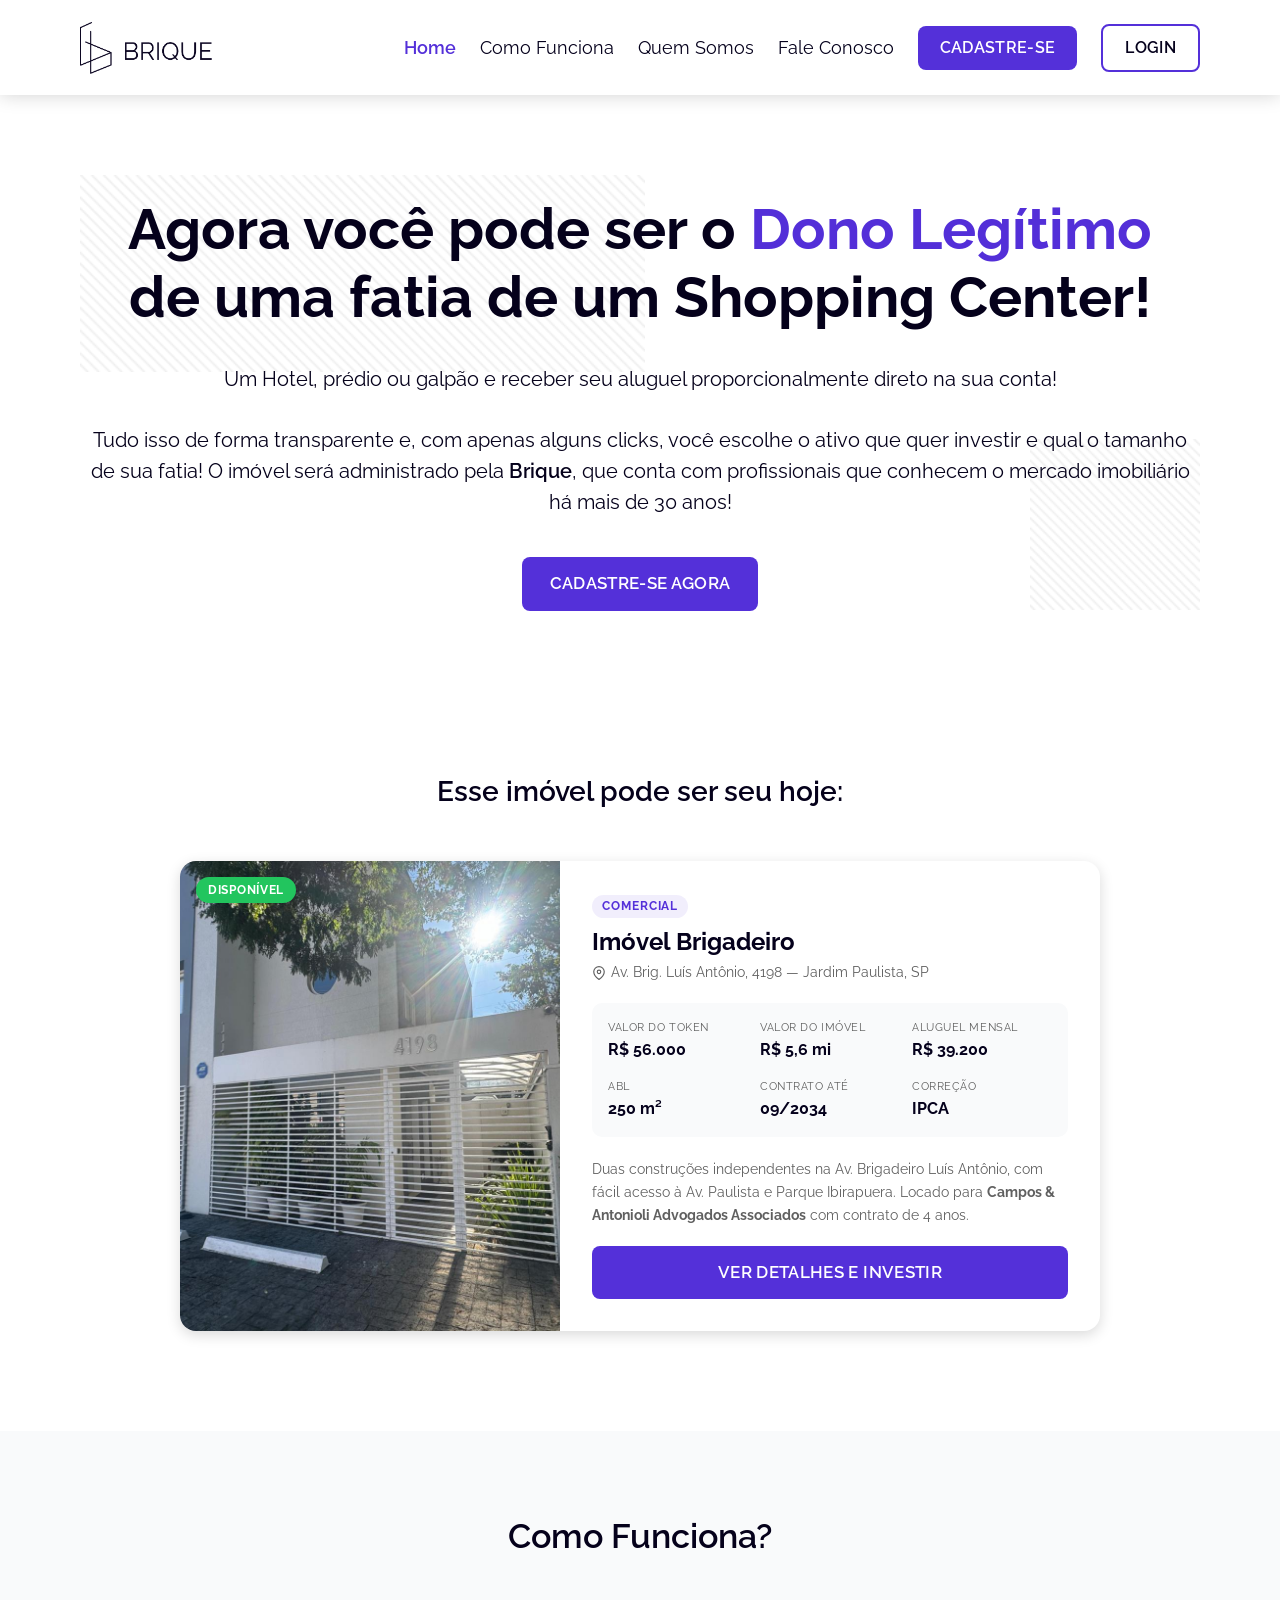
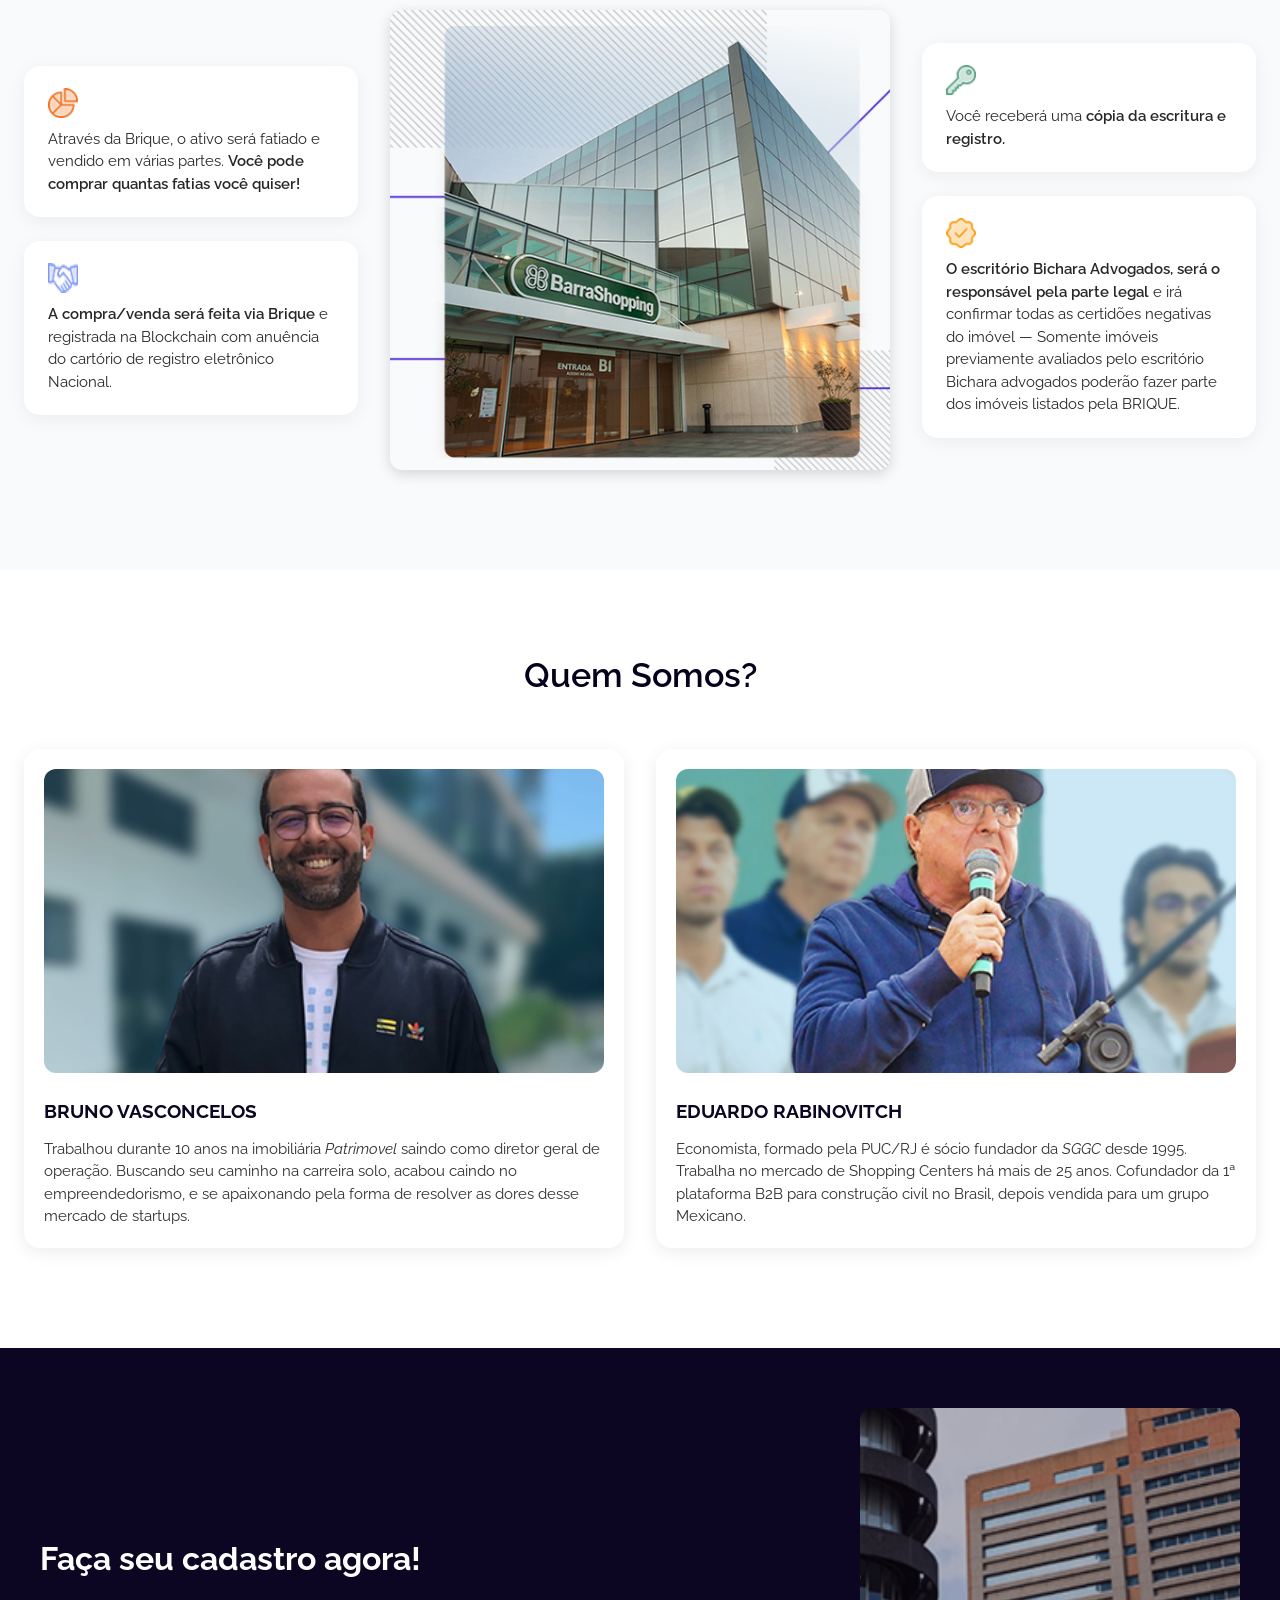
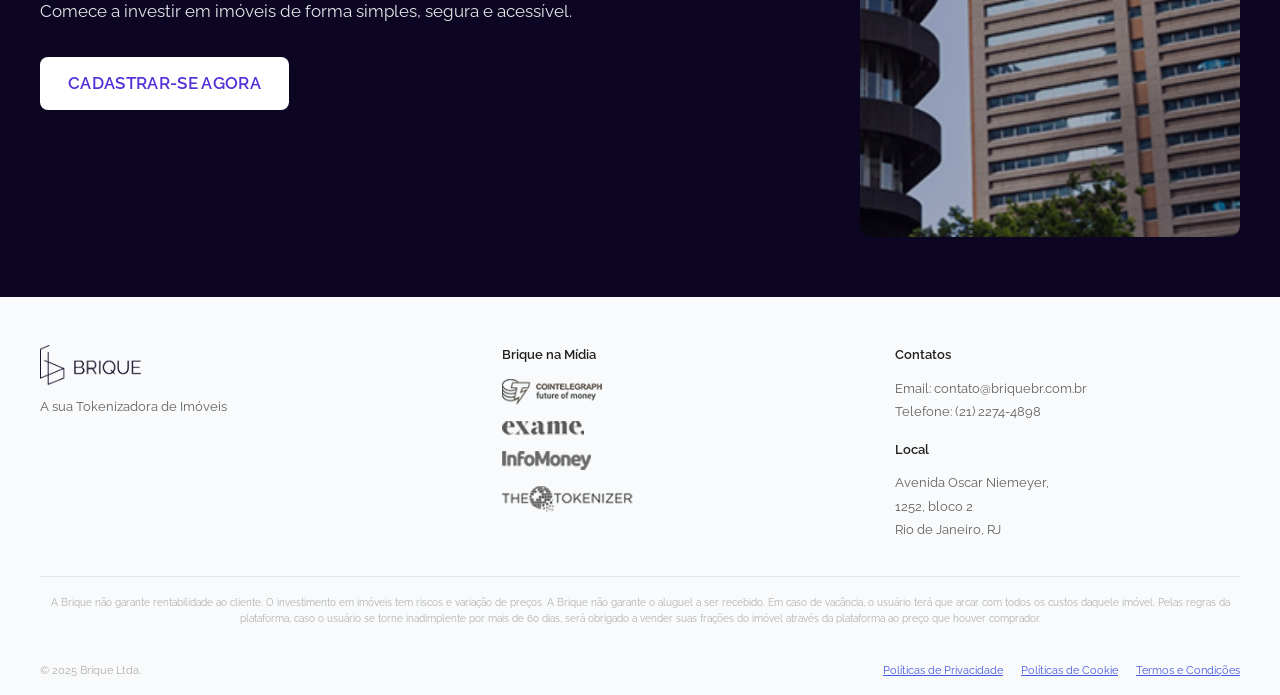
==== commit 15ab8b38: "Add Brigadeiro property card with real data and photo - Full property details: R$56k/token, R$5.6M t" ====
--- a/index.html
+++ b/index.html
@@ -42,24 +42,50 @@
 
         <div class="imovel-card">
           <div class="imovel-card__img">
-            <img src="assets/images/imovel-brigadeiro.png" alt="Imóvel Brigadeiro">
+            <img src="assets/images/imovel-brigadeiro.jpg" alt="Imóvel Brigadeiro — Av. Brigadeiro Luís Antônio, São Paulo">
+            <span class="imovel-card__badge">Disponível</span>
           </div>
           <div class="imovel-card__body">
-            <h3 class="imovel-card__name">Imóvel Brigadeiro</h3>
-            <p class="imovel-card__location">
-              <svg viewBox="0 0 24 24" fill="none" stroke="currentColor" stroke-width="2" stroke-linecap="round" stroke-linejoin="round" width="16" height="16"><path d="M21 10c0 7-9 13-9 13s-9-6-9-13a9 9 0 0 1 18 0z"/><circle cx="12" cy="10" r="3"/></svg>
-              São Paulo, SP
-            </p>
+            <div class="imovel-card__header">
+              <span class="imovel-card__tipo">Comercial</span>
+              <h3 class="imovel-card__name">Imóvel Brigadeiro</h3>
+              <p class="imovel-card__location">
+                <svg viewBox="0 0 24 24" fill="none" stroke="currentColor" stroke-width="2" stroke-linecap="round" stroke-linejoin="round" width="14" height="14"><path d="M21 10c0 7-9 13-9 13s-9-6-9-13a9 9 0 0 1 18 0z"/><circle cx="12" cy="10" r="3"/></svg>
+                Av. Brig. Luís Antônio, 4198 — Jardim Paulista, SP
+              </p>
+            </div>
+
             <div class="imovel-card__stats">
               <div class="imovel-card__stat">
-                <span class="imovel-card__stat-label">Tipo</span>
-                <span class="imovel-card__stat-value">Imóvel Comercial</span>
+                <span class="imovel-card__stat-label">Valor do Token</span>
+                <span class="imovel-card__stat-value">R$ 56.000</span>
               </div>
               <div class="imovel-card__stat">
-                <span class="imovel-card__stat-label">Blockchain</span>
-                <span class="imovel-card__stat-value">ERC-721</span>
+                <span class="imovel-card__stat-label">Valor do Imóvel</span>
+                <span class="imovel-card__stat-value">R$ 5,6 mi</span>
+              </div>
+              <div class="imovel-card__stat">
+                <span class="imovel-card__stat-label">Aluguel Mensal</span>
+                <span class="imovel-card__stat-value">R$ 39.200</span>
+              </div>
+              <div class="imovel-card__stat">
+                <span class="imovel-card__stat-label">ABL</span>
+                <span class="imovel-card__stat-value">250 m²</span>
+              </div>
+              <div class="imovel-card__stat">
+                <span class="imovel-card__stat-label">Contrato até</span>
+                <span class="imovel-card__stat-value">09/2034</span>
+              </div>
+              <div class="imovel-card__stat">
+                <span class="imovel-card__stat-label">Correção</span>
+                <span class="imovel-card__stat-value">IPCA</span>
               </div>
             </div>
+
+            <p class="imovel-card__desc">
+              Duas construções independentes na Av. Brigadeiro Luís Antônio, com fácil acesso à Av. Paulista e Parque Ibirapuera. Locado para <strong>Campos & Antonioli Advogados Associados</strong> com contrato de 4 anos.
+            </p>
+
             <a href="https://app.briquebr.com.br/item/imovel-brigadeiro" class="btn btn-primary imovel-card__cta">
               Ver detalhes e investir
             </a>
--- a/css/style.css
+++ b/css/style.css
@@ -313,17 +313,18 @@
 ============================================ */
 .imovel-card {
   display: flex;
-  gap: 40px;
+  gap: 0;
   background: #fff;
   border-radius: 16px;
   box-shadow: var(--shadow-card);
   overflow: hidden;
-  max-width: 860px;
+  max-width: 920px;
   margin: 0 auto;
 }
 .imovel-card__img {
-  flex: 0 0 400px;
-  min-height: 300px;
+  flex: 0 0 380px;
+  position: relative;
+  min-height: 320px;
   overflow: hidden;
 }
 .imovel-card__img img {
@@ -331,29 +332,58 @@
   height: 100%;
   object-fit: cover;
 }
+.imovel-card__badge {
+  position: absolute;
+  top: 16px;
+  left: 16px;
+  background: #22c55e;
+  color: #fff;
+  font-size: 0.75rem;
+  font-weight: 700;
+  text-transform: uppercase;
+  letter-spacing: .06em;
+  padding: 4px 12px;
+  border-radius: 20px;
+}
 .imovel-card__body {
   flex: 1;
-  padding: 36px 36px 36px 0;
+  padding: 32px;
   display: flex;
   flex-direction: column;
-  gap: 16px;
+  gap: 20px;
+}
+.imovel-card__tipo {
+  display: inline-block;
+  font-size: 0.72rem;
+  font-weight: 700;
+  text-transform: uppercase;
+  letter-spacing: .08em;
+  color: var(--color-primary);
+  background: rgba(84,48,217,.08);
+  padding: 3px 10px;
+  border-radius: 20px;
 }
 .imovel-card__name {
-  font-size: 1.6rem;
+  font-size: 1.5rem;
   font-weight: 700;
   color: var(--color-dark);
+  margin-top: 6px;
 }
 .imovel-card__location {
   display: flex;
   align-items: center;
-  gap: 6px;
+  gap: 5px;
   color: var(--color-muted);
-  font-size: 0.95rem;
+  font-size: 0.88rem;
+  margin-top: 2px;
 }
 .imovel-card__stats {
-  display: flex;
-  gap: 24px;
-  margin-top: 4px;
+  display: grid;
+  grid-template-columns: repeat(3, 1fr);
+  gap: 16px 12px;
+  padding: 16px;
+  background: var(--color-bg-alt);
+  border-radius: 10px;
 }
 .imovel-card__stat {
   display: flex;
@@ -361,24 +391,32 @@
   gap: 2px;
 }
 .imovel-card__stat-label {
-  font-size: 0.75rem;
+  font-size: 0.7rem;
   text-transform: uppercase;
   letter-spacing: .05em;
   color: var(--color-muted);
 }
 .imovel-card__stat-value {
-  font-size: 1.05rem;
-  font-weight: 600;
+  font-size: 1rem;
+  font-weight: 700;
   color: var(--color-dark);
+}
+.imovel-card__desc {
+  font-size: 0.9rem;
+  color: var(--color-muted);
+  line-height: 1.6;
 }
 .imovel-card__cta {
   margin-top: auto;
   align-self: flex-start;
-}
-@media (max-width: 700px) {
+  width: 100%;
+  text-align: center;
+}
+@media (max-width: 760px) {
   .imovel-card { flex-direction: column; }
-  .imovel-card__img { flex: 0 0 220px; }
-  .imovel-card__body { padding: 24px; }
+  .imovel-card__img { flex: 0 0 240px; min-height: 240px; }
+  .imovel-card__body { padding: 20px; }
+  .imovel-card__stats { grid-template-columns: repeat(2, 1fr); }
 }
 
 /* ============================================
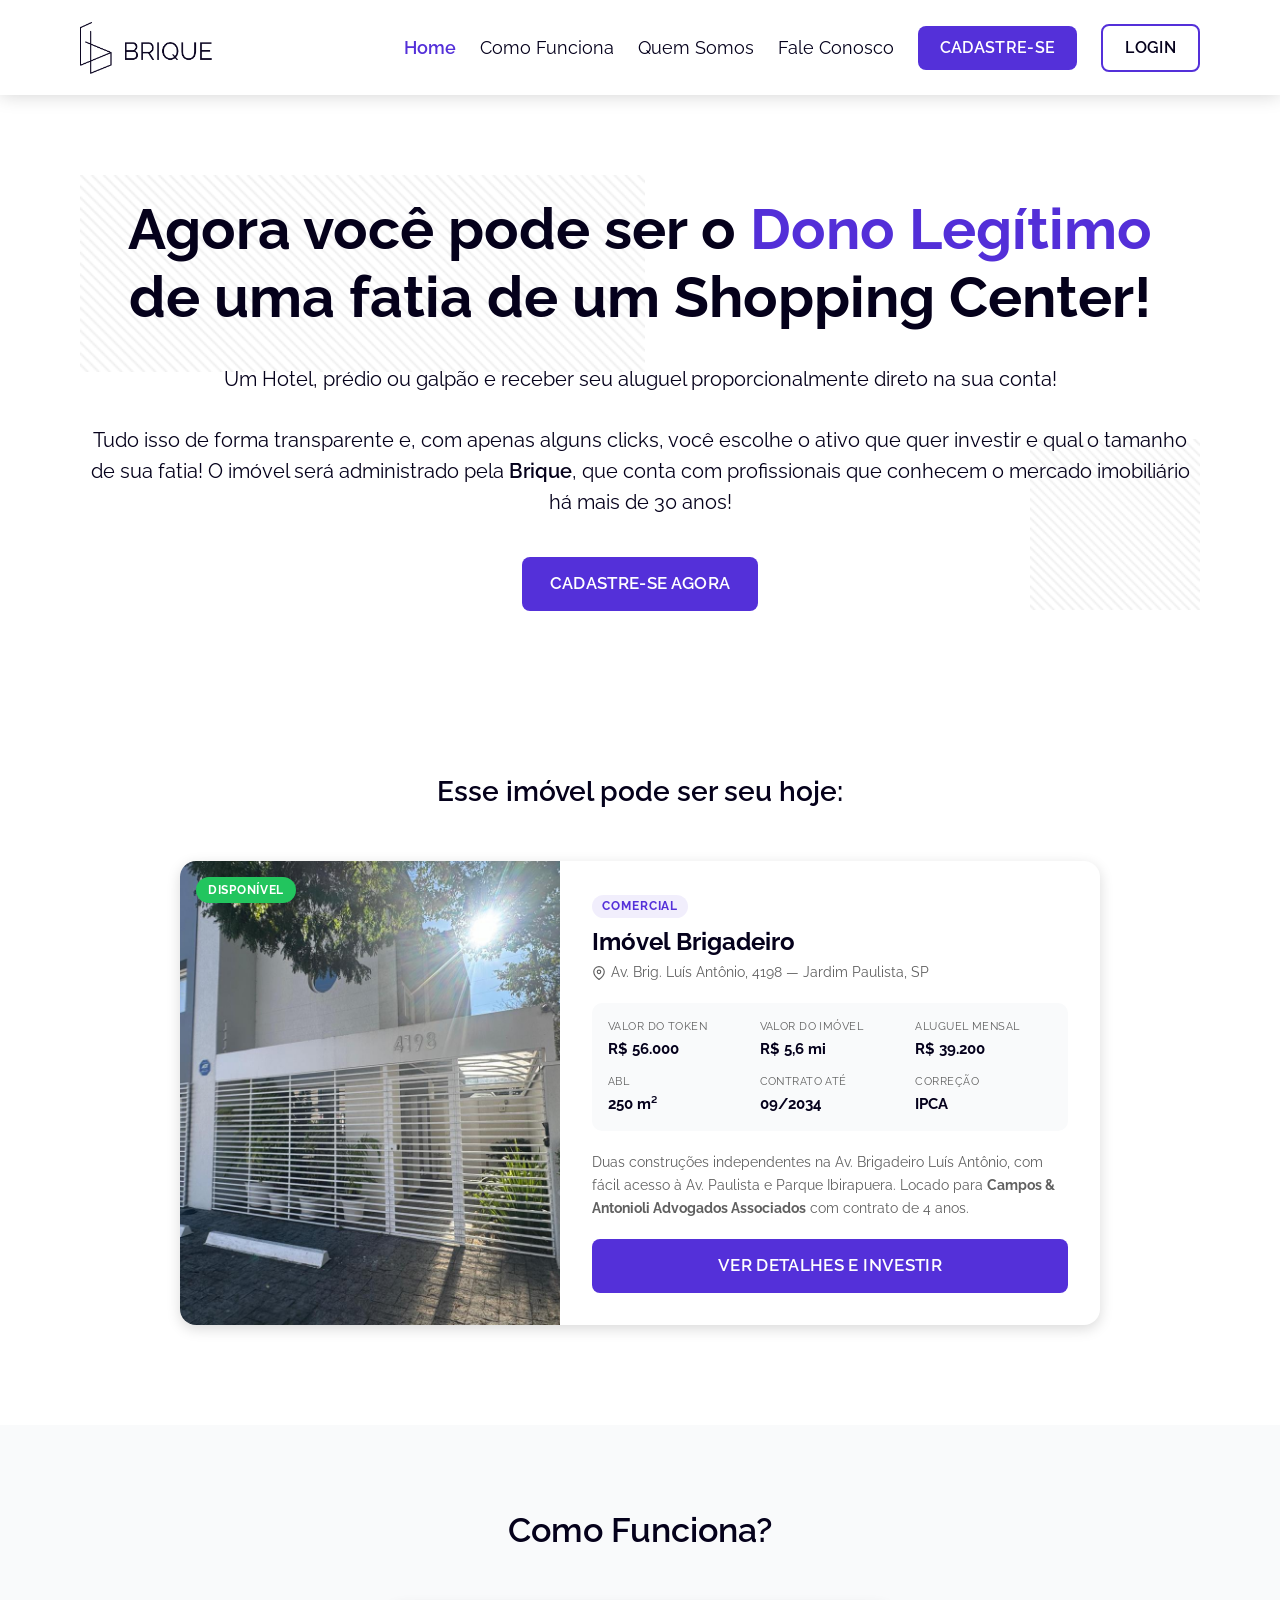
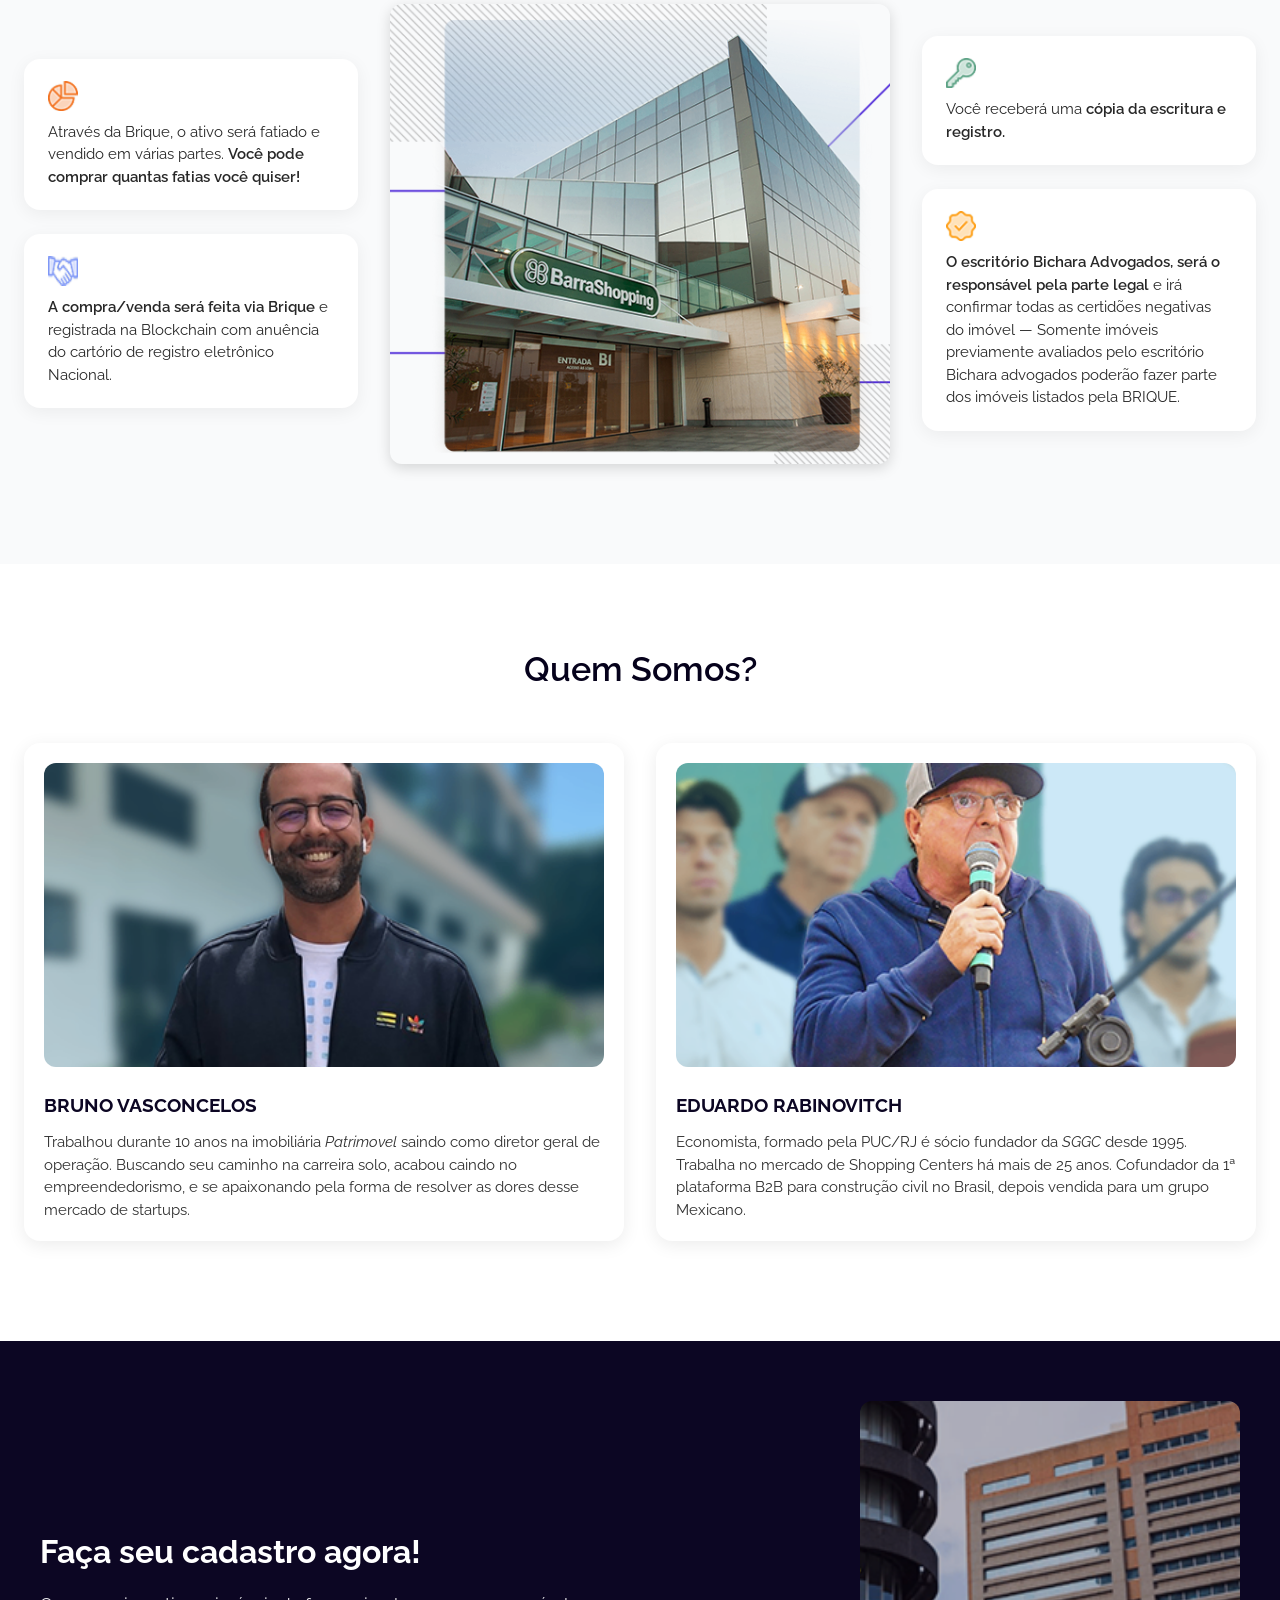
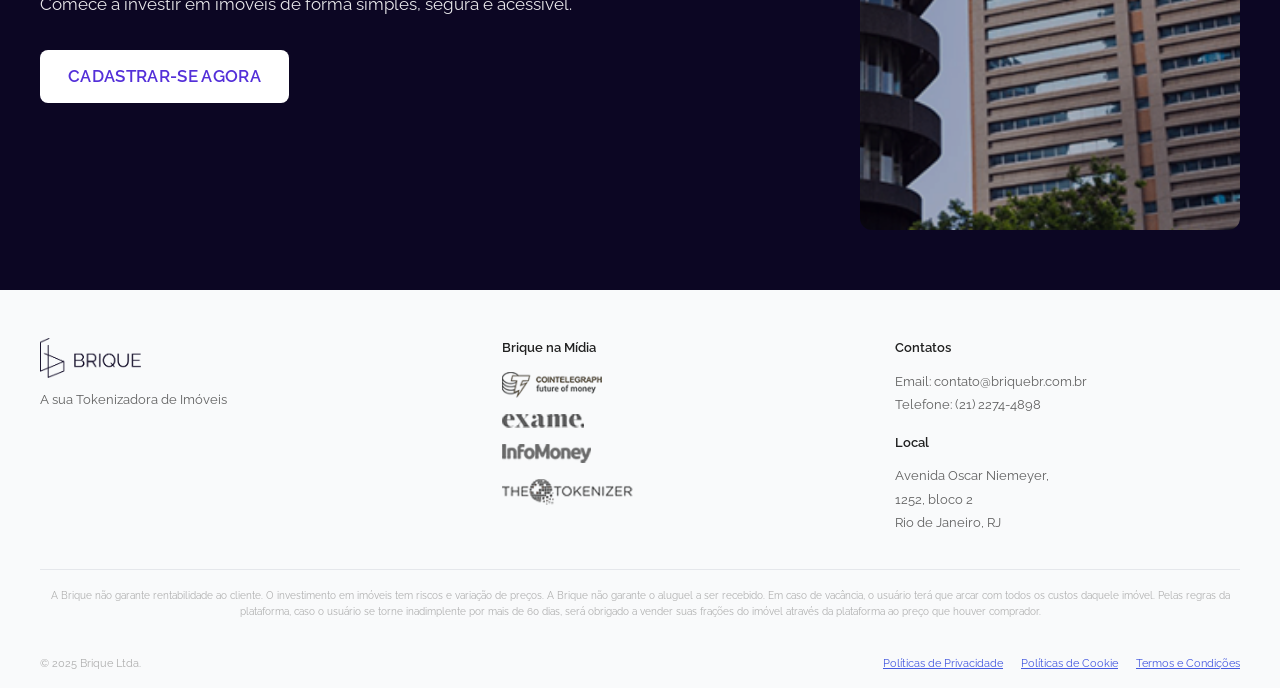
==== commit 89aad1f5: "Remove lead capture modal — redirect signup buttons to app Co-Authored-By: Claude Sonnet 4.6 <norepl" ====
--- a/index.html
+++ b/index.html
@@ -194,6 +194,5 @@
 
   <script src="js/partials.js"></script>
   <script src="js/main.js" defer></script>
-  <script type="module" src="js/lead-modal.js"></script>
 </body>
 </html>
--- a/css/style.css
+++ b/css/style.css
@@ -379,32 +379,37 @@
 }
 .imovel-card__stats {
   display: grid;
-  grid-template-columns: repeat(3, 1fr);
-  gap: 16px 12px;
+  grid-template-columns: repeat(3, auto);
+  gap: 14px 20px;
   padding: 16px;
   background: var(--color-bg-alt);
   border-radius: 10px;
+  width: 100%;
 }
 .imovel-card__stat {
   display: flex;
   flex-direction: column;
   gap: 2px;
+  min-width: 0;
 }
 .imovel-card__stat-label {
-  font-size: 0.7rem;
+  font-size: 0.68rem;
   text-transform: uppercase;
-  letter-spacing: .05em;
+  letter-spacing: .04em;
   color: var(--color-muted);
+  white-space: nowrap;
 }
 .imovel-card__stat-value {
-  font-size: 1rem;
+  font-size: 0.95rem;
   font-weight: 700;
   color: var(--color-dark);
+  white-space: nowrap;
 }
 .imovel-card__desc {
-  font-size: 0.9rem;
+  font-size: 0.88rem;
   color: var(--color-muted);
   line-height: 1.6;
+  overflow-wrap: break-word;
 }
 .imovel-card__cta {
   margin-top: auto;
